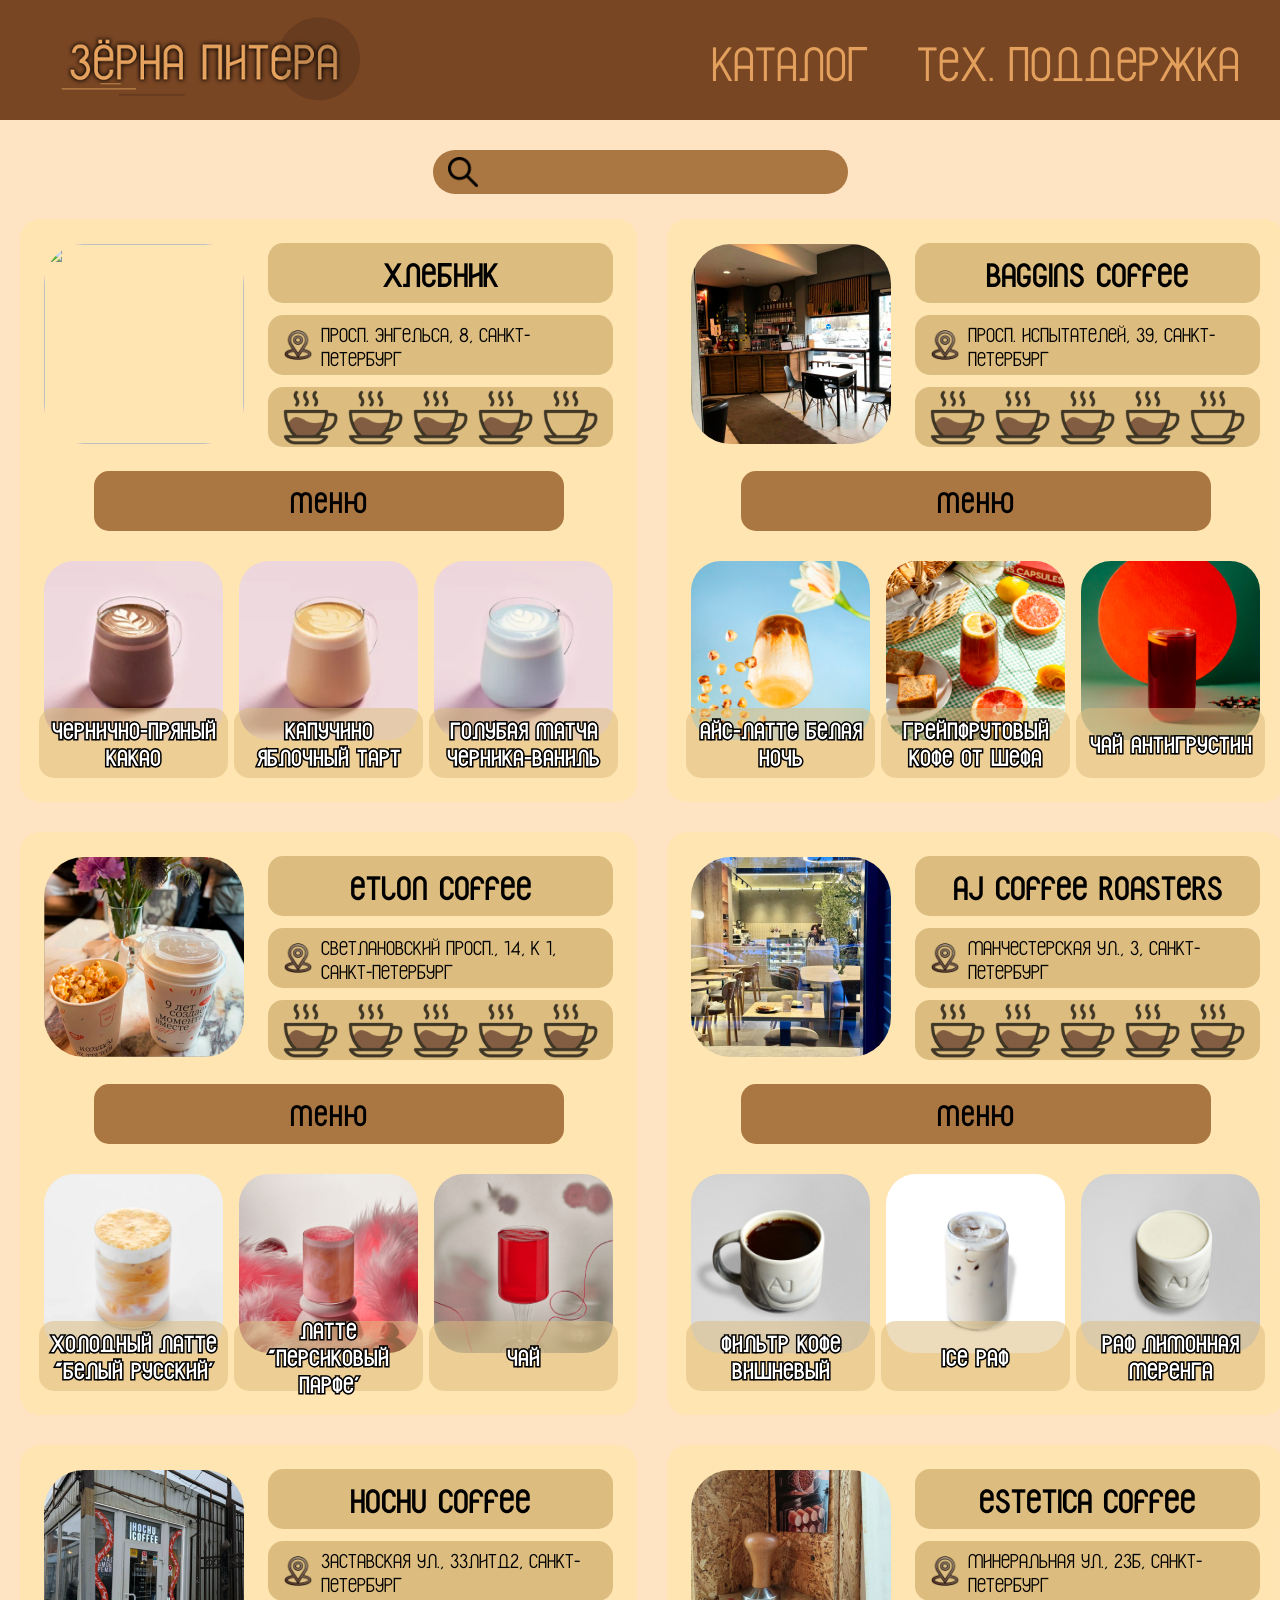
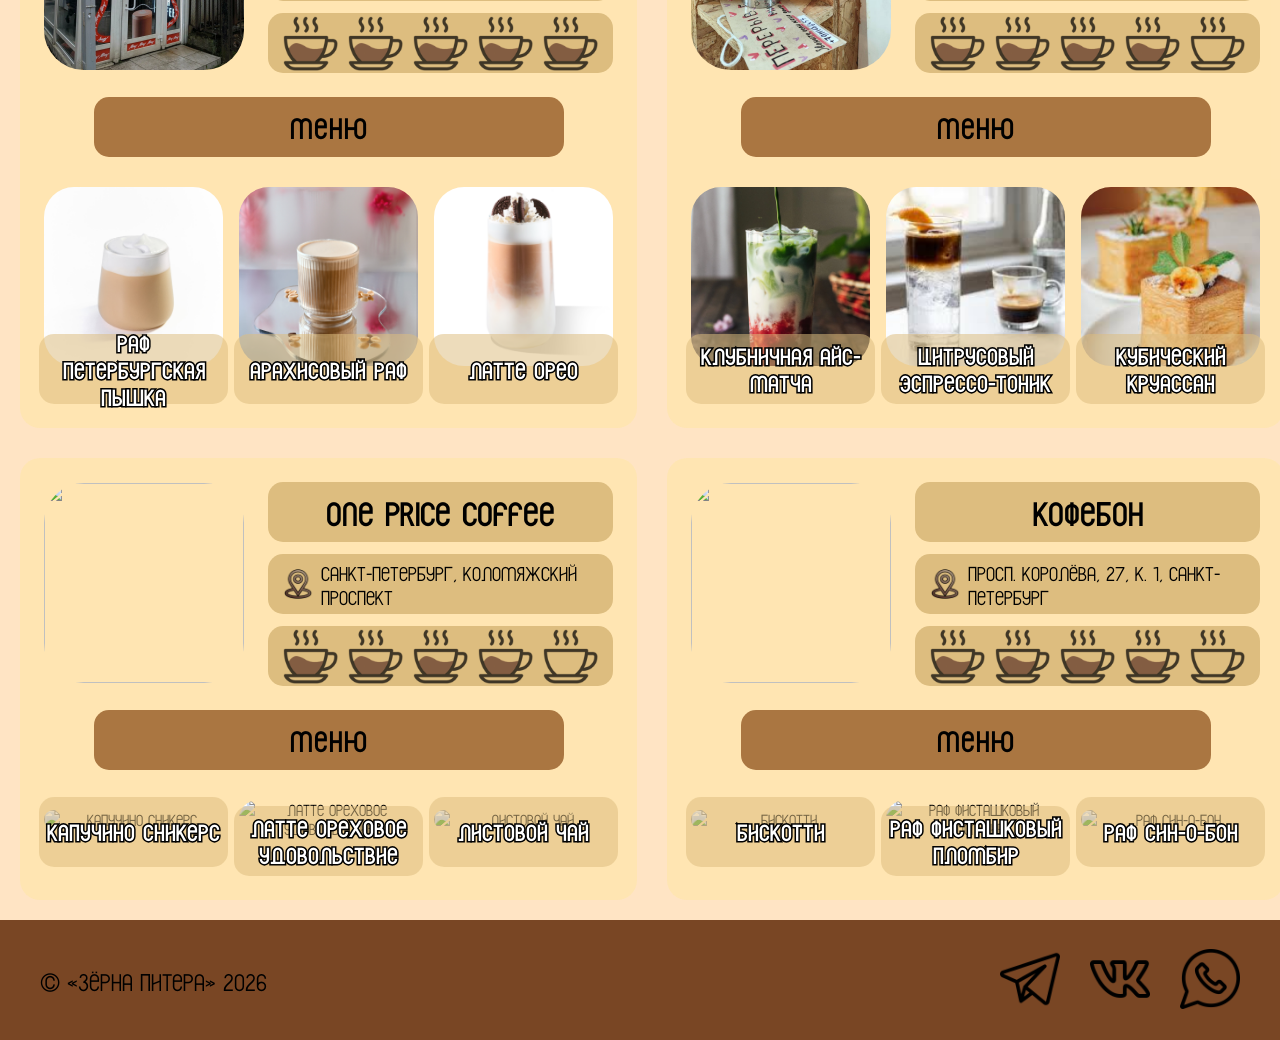
==== index.html @ c7f100b7 "Upload my site" ====
<!DOCTYPE html>
<html lang="ru">
	<head>
		<meta charset="UTF-8">
		<meta name="viewport" content="width=device-width, initial-scale=1.0">
		<title>Зёрна Питера</title>
		<link rel="stylesheet" href="style.css">
		<link rel="icon" type="image/x-icon" href="images/favicon.png">
		<script src="script.js" defer></script>
	</head>
	<body>
		<header>
			<a href="index.html"><img src="images/logo.png" alt="Логотип"></a>

			<button class="menu-toggle" aria-label="Открыть меню">
				<span></span>
				<span></span>
				<span></span>
			</button>
			
			<nav>
				<ul>
					<li id="catalog"><a href="catalog.html">Каталог</a></li>
					<li id="support"><a href="support.html">Тех. Поддержка</a></li>
				</ul>
			</nav>
		</header>
		<div class="content">
			<main>
				<div class="search">
					<img src="images/search.png" width="30px" alt="Иконка поиска">
					<textarea id="areasearch" rows="1" columns="1" maxlength="26"></textarea>
				</div>
			</main>

			<div class="sections">
			
				<section>
					<div class="main">
						<div class="image">
							<img src="images/hlebnik/main.png">
						</div>
						<div class="info">
							<h2><a href="card.html?id=hlebnik">Хлебник</a></h2>
							<div class="address">
								<img src="images/iconLoc.png">
								<a href="https://yandex.ru/maps/-/CPsBMD65" target="_blank">Просп. Энгельса, 8, Санкт-Петербург</a>
							</div>
							<div class="rating" data-rating="4.7">
								
							</div>
						</div>
					</div>
					
					<div class="menu">
						<a href="card.html?id=hlebnik#shop-menu"><h3>Меню</h3></a>
						<div class="menu-grid">
							<article class="menu-item">
								<img src="images/hlebnik/1.png" alt="Чернично-пряный какао">
								<h4>Чернично-пряный какао</h4>
							</article>
							<article class="menu-item">
								<img src="images/hlebnik/2.png" alt="Капучино яблочный тарт">
								<h4>Капучино яблочный тарт</h4>
							</article>
							<article class="menu-item">
								<img src="images/hlebnik/3.png" alt="Голубая матча черника-ваниль">
								<h4>Голубая матча черника-ваниль</h4>
							</article>
						</div>
				</section>

				<section>
					<div class="main">
						<div class="image">
							<img src="images/baggins/main.png">
						</div>
						<div class="info">
							<h2><a href="card.html?id=baggins">Baggins Coffee</a></h2>
							<div class="address">
								<img src="images/iconLoc.png">
								<a href="https://yandex.ru/maps/-/CPsBQC0p" target="_blank">просп. Испытателей, 39, Санкт-Петербург</a>
							</div>
							<div class="rating" data-rating="4.7">
								
							</div>
						</div>
					</div>
					
					<div class="menu">
						<a href="card.html?id=baggins#shop-menu"><h3>Меню</h3></a>
						<div class="menu-grid">
							<article class="menu-item">
								<img src="images/baggins/1.png" alt="Айс-латте Белая Ночь">
								<h4>Айс-латте Белая Ночь</h4>
							</article>
							<article class="menu-item">
								<img src="images/baggins/2.png" alt="Грейпфрутовый кофе от шефа">
								<h4>Грейпфрутовый кофе от шефа</h4>
							</article>
							<article class="menu-item">
								<img src="images/baggins/3.png" alt="Чай антигрустин">
								<h4>Чай антигрустин</h4>
							</article>
						</div>
				</section>
				
				<section>
					<div class="main">
						<div class="image">
							<img src="images/etlon/main.png">
						</div>
						<div class="info">
							<h2><a href="card.html?id=etlon">Etlon Coffee</a></h2>
							<div class="address">
								<img src="images/iconLoc.png">
								<a href="https://yandex.ru/maps/-/CPsBQ04x" target="_blank">Светлановский просп., 14, к 1, Санкт-Петербург</a>
							</div>
							<div class="rating" data-rating="5">
								
							</div>
						</div>
					</div>
					
					<div class="menu">
						<a href="card.html?id=etlon#shop-menu"><h3>Меню</h3></a>
						<div class="menu-grid">
							<article class="menu-item">
								<img src="images/etlon/1.png" alt='Холодный латте “Белый русский”'>
								<h4>Холодный латте “Белый русский”</h4>
							</article>
							<article class="menu-item">
								<img src="images/etlon/2.png" alt='Латте “Персиковый парфе”'>
								<h4>Латте “Персиковый парфе”</h4>
							</article>
							<article class="menu-item">
								<img src="images/etlon/3.png" alt="Чай">
								<h4>Чай</h4>
							</article>
						</div>
				</section>

				<section>
					<div class="main">
						<div class="image">
							<img src="images/aj/main.png">
						</div>
						<div class="info">
							<h2><a href="card.html?id=aj">Aj Coffee Roasters</a></h2>
							<div class="address">
								<img src="images/iconLoc.png">
								<a href="https://yandex.ru/maps/-/CPsBQDPk" target="_blank">Манчестерская ул., 3, Санкт-Петербург</a>
							</div>
							<div class="rating" data-rating="5">
								
							</div>
						</div>
					</div>
					
					<div class="menu">
						<a href="card.html?id=aj#shop-menu"><h3>Меню</h3></a>
						<div class="menu-grid">
							<article class="menu-item">
								<img src="images/aj/1.png" alt="Фильтр кофе вишневый">
								<h4>Фильтр кофе вишневый</h4>
							</article>
							<article class="menu-item">
								<img src="images/aj/2.png" alt="ICE раф">
								<h4>ICE раф</h4>
							</article>
							<article class="menu-item">
								<img src="images/aj/3.png" alt="Раф лимонная меренга">
								<h4>Раф лимонная меренга</h4>
							</article>
						</div>
				</section>

				<section>
					<div class="main">
						<div class="image">
							<img src="images/hochu/main.png">
						</div>
						<div class="info">
							<h2><a href="card.html?id=hochu">Hochu Coffee</a></h2>
							<div class="address">
								<img src="images/iconLoc.png">
								<a href="https://yandex.ru/maps/-/CPsBQP60" target="_blank">Заставская ул., 33литД2, Санкт-Петербург</a>
							</div>
							<div class="rating" data-rating="5">
								
							</div>
						</div>
					</div>
					
					<div class="menu">
						<a href="card.html?id=hochu#shop-menu"><h3>Меню</h3></a>
						<div class="menu-grid">
							<article class="menu-item">
								<img src="images/hochu/1.png" alt="Раф Петербургская пышка">
								<h4>Раф Петербургская пышка</h4>
							</article>
							<article class="menu-item">
								<img src="images/hochu/2.png" alt="Арахисовый раф">
								<h4>Арахисовый раф</h4>
							</article>
							<article class="menu-item">
								<img src="images/hochu/3.png" alt="Латте орео">
								<h4>Латте орео</h4>
							</article>
						</div>
				</section>

				<section>
					<div class="main">
						<div class="image">
							<img src="images/estetica/main.png">
						</div>
						<div class="info">
							<h2><a href="card.html?id=estetica">Estetica coffee</a></h2>
							<div class="address">
								<img src="images/iconLoc.png">
								<a href="https://yandex.ru/maps/-/CPsBQXmD" target="_blank">Минеральная ул., 23Б, Санкт-Петербург</a>
							</div>
							<div class="rating" data-rating="4.7">
								
							</div>
						</div>
					</div>
					
					<div class="menu">
						<a href="card.html?id=estetica#shop-menu"><h3>Меню</h3></a>
						<div class="menu-grid">
							<article class="menu-item">
								<img src="images/estetica/1.png" alt="Клубничная Айс-Матча">
								<h4>Клубничная Айс-Матча</h4>
							</article>
							<article class="menu-item">
								<img src="images/estetica/2.png" alt="Цитрусовый Эспрессо-Тоник">
								<h4>Цитрусовый Эспрессо-Тоник</h4>
							</article>
							<article class="menu-item">
								<img src="images/estetica/3.png" alt="Кубический круассан">
								<h4>Кубический круассан</h4>
							</article>
						</div>
				</section>

				<section>
					<div class="main">
						<div class="image">
							<img src="images/oneprice/main.png">
						</div>
						<div class="info">
							<h2><a href="card.html?id=oneprice">One Price Coffee</a></h2>
							<div class="address">
								<img src="images/iconLoc.png">
								<a href="https://yandex.ru/maps/-/CPsBQ-1T" target="_blank">Санкт-Петербург, Коломяжский проспект</a>
							</div>
							<div class="rating" data-rating="4.3">
								
							</div>
						</div>
					</div>
					
					<div class="menu">
						<a href="card.html?id=oneprice#shop-menu"><h3>Меню</h3></a>
						<div class="menu-grid">
							<article class="menu-item">
								<img src="images/oneprice/1.png" alt="Капучино Сникерс ">
								<h4>Капучино Сникерс</h4>
							</article>
							<article class="menu-item">
								<img src="images/oneprice/2.png" alt="Латте ореховое удовольствие">
								<h4>Латте ореховое удовольствие</h4>
							</article>
							<article class="menu-item">
								<img src="images/oneprice/3.png" alt="Листовой чай">
								<h4>Листовой чай</h4>
							</article>
						</div>
				</section>

				<section>
					<div class="main">
						<div class="image">
							<img src="images/coffeebon/main.png">
						</div>
						<div class="info">
							<h2><a href="card.html?id=coffeebon">КофеБон</a></h2>
							<div class="address">
								<img src="images/iconLoc.png">
								<a href="https://yandex.ru/maps/-/CPsBUU7a" target="_blank">просп. Королёва, 27, к. 1, Санкт-Петербург</a>
							</div>
							<div class="rating" data-rating="4.7">
								
							</div>
						</div>
					</div>
					
					<div class="menu">
						<a href="card.html?id=coffeebon#shop-menu"><h3>Меню</h3></a>
						<div class="menu-grid">
							<article class="menu-item">
								<img src="images/coffeebon/1.png" alt="Бискотти">
								<h4>Бискотти</h4>
							</article>
							<article class="menu-item">
								<img src="images/coffeebon/2.png" alt="Раф фисташковый пломбир">
								<h4>Раф фисташковый пломбир</h4>
							</article>
							<article class="menu-item">
								<img src="images/coffeebon/3.png" alt="Раф син-о-бон">
								<h4>Раф син-о-бон</h4>
							</article>
						</div>
				</section>
				
			</div>
		</div>
		<footer>
			<p>© «Зёрна Питера» 2026</p>
			<div class="socials">
				<ul>
					<li><a href="https://t.me/ispolubit"><img src="socials/TG.png" alt="Телеграм"></a></li>
					<li><a href="https://vk.com/spbispo"><img src="socials/VK.png" alt="ВК"></a></li>
					<li><a href="https://wa.me/78122940303"><img src="socials/WS.png" alt="Ватсап"></a></li>
				</ul>
			</div>
		</footer>
	</body>
</html>
---- style.css ----
@font-face {
    font-family: 'FrankRus'; 
    src: url('fonts/FranksRus-Regular_0.otf') format('opentype');
    font-weight: normal;
    font-style: normal;
}

@font-face {
    font-family: 'Monospace'; 
    src: url('fonts/MonospaceRegular.ttf') format('truetype');
    font-weight: normal;
    font-style: normal;
}

* {
	font-family: 'FrankRus';
}

/* ==Стилизация блоков=== */
html, body {
    max-width: 100%;
    overflow-x: hidden;
}

body {
	background-color: bisque;
	display: flex;
	flex-direction: column;
	-webkit-user-select: none;
	-ms-user-select: none;
	user-select: none;
	min-height: 100vh;
	margin: 0;
}

.content {
	flex: 1;
}

header, footer {
	background-color: #794624;
	display: flex;
	align-items: center;
	justify-content: space-between;
	padding: 0 40px;
	height: 120px;
}

/* ===Внутри блоков=== */
/* ==header== */
header img {
	width: 327px;
	height: 89px;
	object-fit: contain;
}

nav ul {
	display: flex;
	gap: 48px;
	list-style: none;
}

nav a {
	text-decoration: none;
	font-size: 48px;
	color: #E3A05D;
	transition: color 0.2s;
}

nav a:hover {
	color: #ffc489;
}

nav a.active {
	-webkit-text-stroke: 5px #432818;
	paint-order: stroke fill;
}

/* ==footer== */
footer p{
	font-size: 24px;
}

footer img {
	width: 60px;
}

footer ul {
	display: flex;
	gap: 30px;
	list-style: none;
}

footer li{
	transition: filter 1s;
}
footer li:hover {
	filter: invert();
}

/* ==Поиск== */
.search {
	margin: 30px auto 5px;
	display: flex;
	align-items: center;
	background-color: #AA7641;
	width: 400px;
	border-radius: 30px;
	padding: 5px 0px 5px 15px;
	justify-content: start;
}

.search textarea{
	font-size: 24px;
	width: 320px;
	height: 30px;
	padding-left: 5px;
	background-color: #AA7641;
	border: none;
	resize: none;
	outline: none;
	box-shadow: none;
}
/* ==Секции== */
.sections section .main {
	display: flex;
	gap: 24px;
	margin-bottom: 24px;
	align-items: center;
}

.sections {
  display: grid;
  grid-template-columns: repeat(2, 1fr);
  gap: 30px; 
  padding: 20px;
  max-width: 1400px;
  margin: 0 auto;
}

.sections section {
	background-color: rgba(255, 230, 167, 0.6);
	width: 100%;
	border-radius: 20px;
	padding: 24px;
	box-sizing: border-box;
}

/* ==Главная картинка== */
.sections section .main .image {
	position: relative;
}

.sections section .main .image img {
	height: 200px;
	width: 200px;
	border-radius: 40px;
	flex-shrink: 0;
}

.sections section .main .info {
	flex: 1;
	display: flex;
	flex-direction: column;
	gap: 12px;
}

.sections section .main .info a, .sections section .menu a{
	color: black;
	text-decoration: none;
}
.sections section .main .info h2, .sections section .main .info .address, .sections section .main .info .rating {
	height: 60px;
	background-color: #DDBD7F;
	border-radius: 15px;
	margin: 0;
	padding: 0 15px;
	box-sizing: border-box;
	display: flex;
	align-items: center;
	justify-content: center;
}

.sections section .main .info h2 {
	font-size: 32px;
	letter-spacing: 1px;
	font-weight: bold;
}

.sections section .main .info .address {
	font-size: 20px;
	gap: 8px;
}

.sections section .main .info .address img {
	width: 30px;
	height: auto;
	flex-shrink: 0;
}

.sections section .main .info .address p {
	margin: 0;
}

/* ==Рейтинг== */
.sections section .main .info .rating {
	display: flex;
	gap: 10px;
}

.sections section .main .info .rating img {
	width: 55px;
	height: auto;
}


/* ==МЕНЮ== */
.sections section .menu {
	display: flex;
	flex-direction: column;
	align-items: center;
}
.sections section .menu h3 {
	display: flex;
	align-items: center;
	justify-content: center;
	font-size: 28px;
	text-decoration: none;
	font-weight: bold;
	background-color: #AA7641;
	letter-spacing: 2px;
	height: 60px;
	width: 470px;
	margin: 0 0 20px 0;
	border-radius: 15px;
}

.sections section .menu .menu-grid {
	display: grid;
	grid-template-columns: repeat(3, 1fr);
	gap: 16px;
}

.sections section .menu .menu-item {
	display: flex;
	flex-direction: column;
	justify-content: center;
	align-items: center;
	text-align: center;
}

.sections section .menu .menu-item img {
	border-radius: 40px;
	padding: 10px;
	margin-bottom: 8px;
	width: 100%;
	height: auto;
	display: block;
}

.sections section .menu .menu-item h4 {
	display: flex;
	justify-content: center;
	align-items: center;
	color: white;
	-webkit-text-stroke: 3px black;
	paint-order: stroke fill;
	padding: 5px;
	letter-spacing: 1px;
	margin: -50px 0 0 0;
	height: 60px;
	width: 100%;
	font-size: 22px;
	background-color: rgba(221, 189, 127, 0.53);
	border-radius: 15px;
}


/* ===Каталог=== */
.catalog {
	display: grid;
	grid-template-columns: repeat(3, 1fr);
	gap: 120px; 
	padding: 20px;
	margin: 0 auto;
	width: 1800px;
}

.catalog section {
	background-color: rgba(255, 230, 167, 0.6);
	width: 100%;
	border-radius: 20px;
	box-sizing: border-box;
}

/* ==Главная картинка== */
.catalog section .image {
	position: relative;
	display: flex;
	justify-content: center;
	align-items: center;
	margin-bottom: 15px;;
}

.catalog section .image img {
	height: 400px;
	width: 400px;
	border-radius: 40px;
	flex-shrink: 0;
}
.catalog section .info {
	flex: 1;
	display: flex;
	flex-direction: column;
	gap: 12px;
	margin: 0 20px 20px;
}

.catalog section .info a {
	color: black;
	text-decoration: none;
}
.catalog section .info h2, .catalog section .info .address {
	height: 60px;
	background-color: #DDBD7F;
	border-radius: 15px;
	margin: 0;
	padding: 0 15px;
	box-sizing: border-box;
	display: flex;
	align-items: center;
	justify-content: center;
}

.catalog section .info h2 {
	font-size: 32px;
	letter-spacing: 1px;
	font-weight: bold;
}

.catalog section .info .address {
	font-size: 20px;
	gap: 8px;
}

.catalog section .info .address img {
	width: 30px;
	height: auto;
	flex-shrink: 0;
}

.catalog section .info .address p {
	margin: 0;
}

/* ===Карточка кофейни=== */
.card-columns {
	display: flex;
	justify-content: space-between;
	align-items: flex-start;
	padding: 1.5625vw 5.4688vw; 
}

.card-content .menu-list {
	display: grid;
	grid-template-columns: repeat(4, 1fr);
	gap: 10%;
	margin: auto 5.4688vw 1.5625vw;
}

.card-content .menu-list .menu-item {
	display: flex;
	flex-direction: column;
	justify-content: center;
	align-items: center;
	text-align: center;
}

.card-content .menu-list .menu-item img {
	border-radius: 1.5625vw;
	padding: 0.3906vw;
	margin-bottom: 0.3125vw;
	width: 100%;
	height: auto;
	display: block;
}

.card-content .menu-list .menu-item p {
	display: flex;
	justify-content: center;
	align-items: center;
	color: white;
	-webkit-text-stroke: 0.1172vw black;
	paint-order: stroke fill;
	padding: 0.1953vw;
	letter-spacing: 0.0391vw;
	margin: -4.6875vw 0 0 0;
	height: 5.4688vw;
	width: 110%;
	font-size: 1.1719vw;
	background-color: rgba(221, 189, 127, 0.8);
	border-radius: 0.7813vw;
}

.left {
	flex-shrink: 0;
}

.right {
	flex-shrink: 0;
}

.right .desc {
	position: relative;
	text-align: center;
	background-color: #FFE6A7;
	border-radius: 1.5625vw;
	width: 41.0156vw;
	height: 31.25vw;
}

.right .desc iframe {
	position: absolute;
	bottom: 0.7813vw;
	left: 50%;
	transform: translateX(-50%);
}

.right #shop-desc {
	font-family: 'Monospace';
	font-weight: bold;
	margin: 0;
	font-size: 1.3225vw;
}

.right #shop-address {
	display: flex;
	justify-content: center;
	align-items: center;
	border-radius: 0.7813vw;
	font-size: 1.7969vw;
	margin-top: 0.7813vw;
	background-color: #DDBD7F;
	height: 6.25vw;
}

.right .desc iframe#map-frame {
	position: absolute;
	bottom: 0.7813vw;
	left: 50%;
	transform: translateX(-50%);
	width: 39.0625vw;  
	height: 19.5313vw; 
}


.left #shop-image {
	width: 31.25vw;
	height: 31.25vw;
	border-radius: 1.5625vw;
	display: block;
}

.left #shop-rating {
	display: flex;
	justify-content: center;
	align-items: center;
	gap: 0.1953vw;
	margin-top: 0.7813vw;
	background-color: #DDBD7F;
	height: 6.25vw;
	border-radius: 0.7813vw;
}

.left #shop-rating img {
	width: 5.8594vw;
	height: auto;
}

/* ===Тех. поддержка=== */
main.support {
	flex: 1;
	display: flex;
	justify-content: center;
	align-items: center;
	padding: 40px 0;
}

main.support form {
	display: grid;
	grid-template-columns: max-content 400px; 
	gap: 20px 15px;
	align-items: center;
	background-color: #f7e6c4;
	padding: 30px;
	border-radius: 15px;
}

main.support label {
	color: #614124;
	font-size: 20px;
}

main.support input, main.support textarea {
	background-color: #b5895a;
	border: none;
	border-radius: 20px;
	padding: 10px 15px;
	color: #ffffff;
	outline: none;
	box-sizing: border-box;
}

main.support input {
	height: 40px;
	letter-spacing: 3px;
	font-size: 20px;
}

main.support .full-width-label {
	grid-column: 1 / span 2;
	text-align: center;
	margin-top: 10px;
}

main.support textarea {
	grid-column: 1 / span 2;
	width: 100%;
	resize: none;
	border-radius: 15px;
	letter-spacing: 3px;
	font-size: 20px;
}

main.support .button-container {
	grid-column: 1 / span 2;
	display: flex;
	justify-content: flex-end;
}

main.support button {
	background-color: #759a82;
	color: #2b4031;
	border: none;
	border-radius: 10px;
	padding: 10px 25px;
	font-weight: bold;
	font-size: 24px;
	cursor: pointer;
	transition: background-color 0.2s;
}

main.support button:hover {
	background-color: #63856f;
}

.menu-toggle {
    display: none;
}




@media (max-width: 768px) {
	.content {
		width: 100%;
		max-width: 100%;
		box-sizing: border-box;
	}

	/* === ПОИСК === */
	.search {
		width: 90% !important;
		max-width: 360px;
		margin: 20px auto 15px;
		box-sizing: border-box;
	}

	.search textarea {
		width: 80% !important;
		font-size: 18px;
		height: auto;
	}

	.sections {
		display: grid;
		grid-template-columns: 1fr !important;
		width: 100% !important;
		max-width: 100% !important;
		padding: 15px !important;
		margin: 0 auto !important;
		box-sizing: border-box !important;
		gap: 20px;
	}

	/* === КАРТОЧКА === */
	.sections section {
		width: 100% !important;
		max-width: 100% !important;
		padding: 15px !important;
		box-sizing: border-box !important;
	}

	.sections section .main {
		display: flex !important;
		align-items: center;
		gap: 16px;
		margin-bottom: 20px;
		width: 100%;
		box-sizing: border-box;
	}

	.sections section .main .image img {
		width: 110px;
		height: 110px;
		border-radius: 25px;
		object-fit: cover;
		flex-shrink: 0;
	}

	.sections section .main .info {
		flex: 1;
		min-width: 0;
		display: flex;
		flex-direction: column;
		gap: 10px;
	}

	.sections section .main .info h2, .sections section .main .info .address, .sections section .main .info .rating {
		min-height: 45px;
		height: auto !important;
		border-radius: 12px;
		padding: 6px 10px;
		box-sizing: border-box;
		width: 100%;
	}

	.sections section .main .info h2 {
		font-size: 20px;
		font-weight: bold;
	}

	.sections section .main .info .address {
		font-size: 13px;
		line-height: 1.2;
		word-break: break-word;
	}

	.sections section .main .info .rating {
		display: flex;
		flex-wrap: wrap;
		gap: 4px;
		align-items: center;
		justify-content: center;
	}

	.sections section .main .info .rating img {
		width: 24px;
		height: auto;
	}

	.sections section .menu a {
		display: block;
		width: 100%;
		max-width: 380px;
		margin: 0 auto;
	}

	.sections section .menu h3 {
		width: 100% !important;
		max-width: 100% !important;
		font-size: 22px;
		height: 50px;
		margin-bottom: 15px;
		box-sizing: border-box;
	}

	.sections section .menu .menu-grid {
		display: grid;
		grid-template-columns: repeat(3, 1fr);
		gap: 10px;
		width: 100%;
		box-sizing: border-box;
	}

	.sections section .menu .menu-item {
		width: 100%;
		position: relative;
		display: flex;
		flex-direction: column;
		align-items: center;
	}

	.sections section .menu .menu-item img {
		width: 100%;
		height: auto;
		aspect-ratio: 1 / 1;
		object-fit: cover;
		border-radius: 20px;
		padding: 0;
		margin-bottom: 0;
	}

	.sections section .menu .menu-item h4 {
		position: absolute;
		bottom: 5px;
		left: 5%;
		width: 90%;
		margin: 0;
		height: auto;
		min-height: 35px;
		font-size: 10px;
		line-height: 1.1;
		-webkit-text-stroke: 1px black;
		border-radius: 15px;
		padding: 4px;
		box-sizing: border-box;
		display: flex;
		align-items: center;
		justify-content: center;
	}

	/* ===HEADER=== */
	header {
		display: flex;
		flex-wrap: wrap;
		align-items: center;
		justify-content: space-between;
		padding: 10px 20px;
		position: relative;
		height: auto;
		min-height: 80px;
		width: 100% !important;
		box-sizing: border-box;
		background-color: #794624;
	}

	header > a {
		display: inline-block;      
		max-width: 60%;
	}

	header img {
		display: block;
		width: 100%;
		height: auto;
		max-height: 50px;
	}

	/* МОБИЛЬНАЯ НАВИГАЦИЯ */
	header nav {
		position: static; /* Меню находится в общем потоке и раздвигает шапку вниз */
		width: 100%;
		background-color: #794624;
		max-height: 0;
		overflow: hidden;
		transition: max-height 0.4s ease-in-out;
	}

	header nav.open {
		max-height: 500px;
	}

	header nav ul {
		display: flex;
		flex-direction: column;
		align-items: center;
		padding: 20px 0;
		margin: 0;
		gap: 20px;
	}

	nav a {
		font-size: 24px;
	}

	/* НАВИГАЦИЯ */
	.menu-toggle {
		display: flex;
		flex-direction: column;
		justify-content: space-between;
		width: 35px;
		height: 26px;
		background: transparent;
		border: none;
		cursor: pointer;
		padding: 0;
		z-index: 10;
		flex-shrink: 0;
	}

	.menu-toggle span {
		display: block;
		width: 100%;
		height: 4px;
		background-color: #000000;
		border-radius: 3px;
		transition: transform 0.3s, opacity 0.3s;
	}

	.menu-toggle.open span:nth-child(1) {
		transform: translateY(11px) rotate(45deg);
	}

	.menu-toggle.open span:nth-child(2) {
		opacity: 0;
	}

	.menu-toggle.open span:nth-child(3) {
		transform: translateY(-11px) rotate(-45deg);
	}

	/* ===FOOTER=== */
	footer {
		display: flex;
		flex-direction: column;
		height: auto;
		padding: 20px 15px;
		gap: 15px;
		width: 100% !important;
		box-sizing: border-box;
	}

	footer p {
		order: 1;
		margin: 0;
		font-size: 16px;
		text-align: center;
	}

	footer .socials {
		order: 2;
		width: 100%;
	}

	footer ul {
		display: flex;
		justify-content: space-around;
		padding: 0;
		margin: 0;
	}

	/* ===ТЕХ. ПОДДЕРЖКА === */
	main.support form {
		grid-template-columns: 1fr;
		width: 90%;
		max-width: 360px;
		padding: 15px;
		background-color: transparent;
		box-sizing: border-box;
	}

	main.support label {
		font-size: 16px;
	}

	main.support button {
		border-radius: 18px;
		padding: 12px 30px;
	}

	/* ===КАТАЛОГ === */
	.catalog {
		display: flex;
		flex-direction: column;
		align-items: center;
		gap: 30px;
		padding: 20px;
		width: 100% !important;
		max-width: 100%;
		box-sizing: border-box;
	}

	.catalog section {
		background-color: rgba(255, 230, 167, 0.6);
		border-radius: 25px;
		width: 100%;
		max-width: 340px;
		padding: 20px 15px;
		box-sizing: border-box;
		display: flex;
		flex-direction: column;
		align-items: center;
	}

	.catalog section .image {
		width: 100%;
		display: flex;
		justify-content: center;
		margin-bottom: 20px;
	}

	.catalog section .image a {
		display: block;
		width: 80%;
	}

	.catalog section .image img {
		width: 100%;
		height: 200px;
		object-fit: cover;
		border-radius: 40px;
	}

	.catalog section .info {
		width: 100%;
		display: flex;
		flex-direction: column;
		align-items: center;
		gap: 12px;
		margin: 0;
	}

	.catalog section .info .address img {
		display: none;
	}

	.catalog section .info h2, .catalog section .info .address {
		height: 38px;
		background-color: #DDBD7F;
		border-radius: 15px;
		width: 80%;
		padding: 0 10px;
		margin: 0;
		box-sizing: border-box;
		display: flex;
		align-items: center;
		justify-content: center;
	}

	.catalog section .info h2 {
		font-size: 18px;
		letter-spacing: 1px;
	}

	.catalog section .info h2 a {
		width: 100%;
		text-align: center;
		display: block;
	}

	.catalog section .info .address {
		font-size: 11px;
	}

	.catalog section .info .address a {
		width: 100%;
		text-align: center;
		display: -webkit-box;
		-webkit-line-clamp: 1;
		-webkit-box-orient: vertical;
		overflow: hidden;
	}

	/* ===КАРТОЧКА КОФЕЙНИ=== */
	.card-columns {
		flex-direction: column;
		align-items: center;
		padding: 20px 15px 10px;
		width: 100%;
		box-sizing: border-box;
	}

	.left {
		width: 100%;
		max-width: 340px;
		display: flex;
		flex-direction: column;
	}

	.left #shop-image {
		width: 100%;
		height: 240px;
		object-fit: cover;
		border-radius: 50px;
	}

	.left #shop-rating {
		display: flex;
		justify-content: center;
		align-items: center;
		gap: 6px;
		margin-top: 12px;
		background-color: #ddbd7f !important;
		border-radius: 20px;
		height: 38px;
		width: 190px;
		align-self: flex-end;
		box-sizing: border-box;
		padding: 0 10px;
	}

	.left #shop-rating img {
		width: 30px;
		height: auto;
	}

	.right .desc {
		display: none;
	}

	.right {
		width: 100%;
		max-width: 100%;
		display: flex;
		justify-content: center;
	}

	.right #shop-address {
		display: flex;
		align-items: center;
		justify-content: center;
		background-color: #ddbd7f !important;
		border-radius: 20px;
		font-size: 13px;
		text-align: center;
		padding: 10px 15px;
		margin: 15px 0 25px 0;
		height: auto;
		min-height: 42px;
		width: 80%;
		box-sizing: border-box;
	}

	.card-content .menu-list {
		grid-template-columns: repeat(2, 1fr);
		gap: 25px 15px;
		margin: 0 auto 40px;
		padding: 0 20px;
		width: 100%;
		max-width: 360px;
		box-sizing: border-box;
	}

	.card-content .menu-list .menu-item {
		width: 100%;
		position: relative;
		display: flex;
		flex-direction: column;
	}

	.card-content .menu-list .menu-item img {
		width: 100%;
		height: auto;
		aspect-ratio: 1 / 1;
		object-fit: cover;
		border-radius: 40px;
		padding: 0;
		margin-bottom: 0;
	}

	.card-content .menu-list .menu-item p {
		position: static;
		margin: 0 0 8px 0;
		order: -1;
		width: 100%;
		height: auto;
		background-color: transparent;
		color: #000000;
		-webkit-text-stroke: none;
		font-size: 12px;
		font-weight: bold;
		text-align: center;
		line-height: 1.2;
	}
}
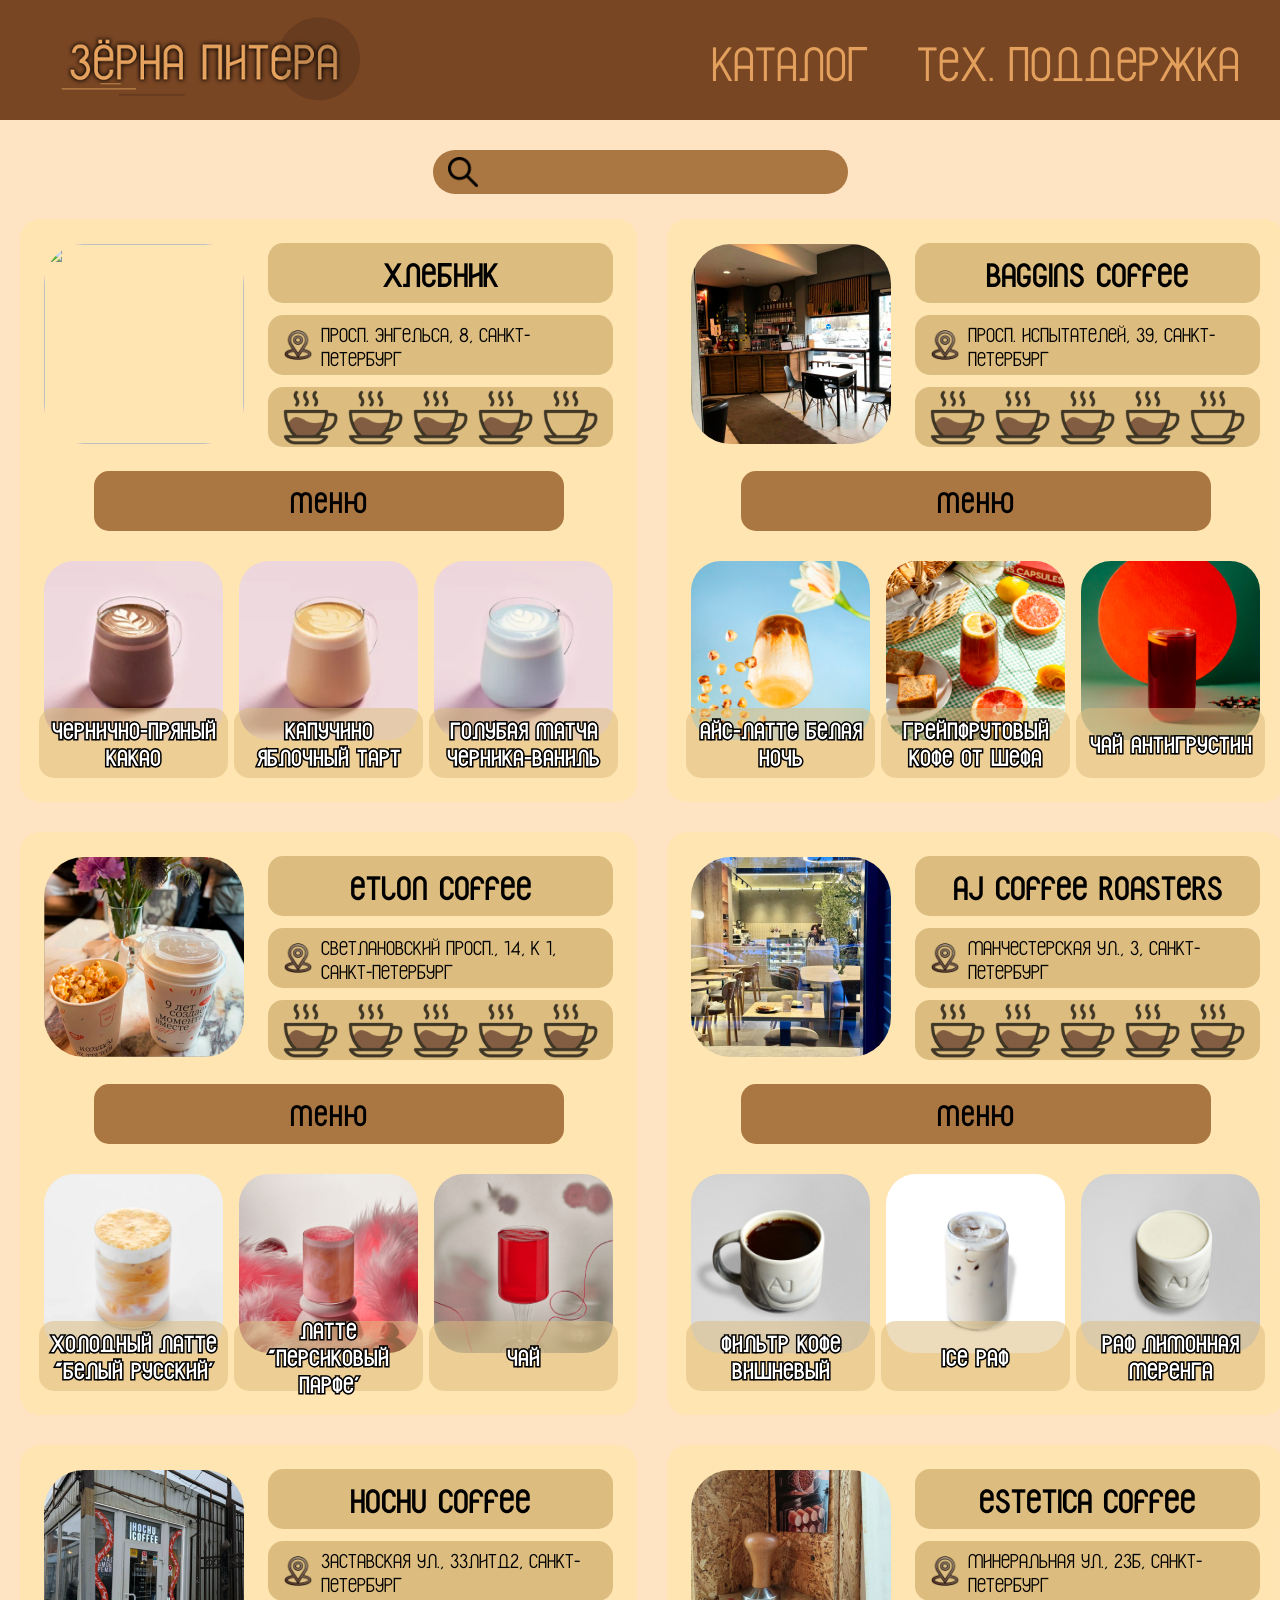
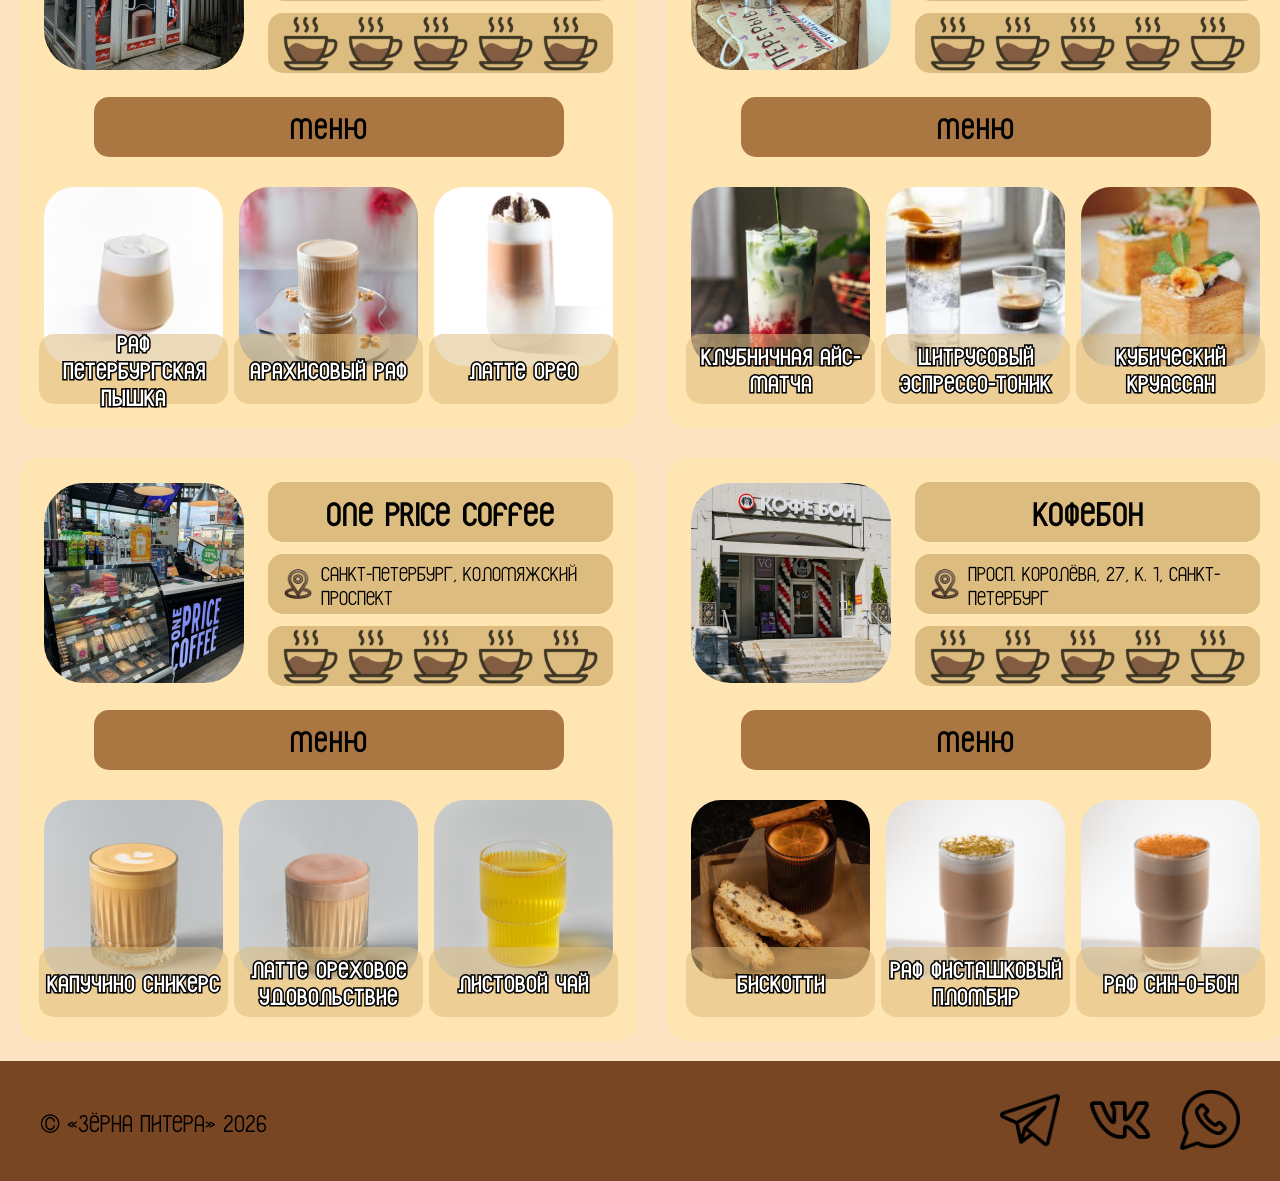
==== commit f5d79d3e: "new version" ====
--- a/index.html
+++ b/index.html
@@ -1,331 +1,331 @@
-<!DOCTYPE html>
-<html lang="ru">
-	<head>
-		<meta charset="UTF-8">
-		<meta name="viewport" content="width=device-width, initial-scale=1.0">
-		<title>Зёрна Питера</title>
-		<link rel="stylesheet" href="style.css">
-		<link rel="icon" type="image/x-icon" href="images/favicon.png">
-		<script src="script.js" defer></script>
-	</head>
-	<body>
-		<header>
-			<a href="index.html"><img src="images/logo.png" alt="Логотип"></a>
-
-			<button class="menu-toggle" aria-label="Открыть меню">
-				<span></span>
-				<span></span>
-				<span></span>
-			</button>
-			
-			<nav>
-				<ul>
-					<li id="catalog"><a href="catalog.html">Каталог</a></li>
-					<li id="support"><a href="support.html">Тех. Поддержка</a></li>
-				</ul>
-			</nav>
-		</header>
-		<div class="content">
-			<main>
-				<div class="search">
-					<img src="images/search.png" width="30px" alt="Иконка поиска">
-					<textarea id="areasearch" rows="1" columns="1" maxlength="26"></textarea>
-				</div>
-			</main>
-
-			<div class="sections">
-			
-				<section>
-					<div class="main">
-						<div class="image">
-							<img src="images/hlebnik/main.png">
-						</div>
-						<div class="info">
-							<h2><a href="card.html?id=hlebnik">Хлебник</a></h2>
-							<div class="address">
-								<img src="images/iconLoc.png">
-								<a href="https://yandex.ru/maps/-/CPsBMD65" target="_blank">Просп. Энгельса, 8, Санкт-Петербург</a>
-							</div>
-							<div class="rating" data-rating="4.7">
-								
-							</div>
-						</div>
-					</div>
-					
-					<div class="menu">
-						<a href="card.html?id=hlebnik#shop-menu"><h3>Меню</h3></a>
-						<div class="menu-grid">
-							<article class="menu-item">
-								<img src="images/hlebnik/1.png" alt="Чернично-пряный какао">
-								<h4>Чернично-пряный какао</h4>
-							</article>
-							<article class="menu-item">
-								<img src="images/hlebnik/2.png" alt="Капучино яблочный тарт">
-								<h4>Капучино яблочный тарт</h4>
-							</article>
-							<article class="menu-item">
-								<img src="images/hlebnik/3.png" alt="Голубая матча черника-ваниль">
-								<h4>Голубая матча черника-ваниль</h4>
-							</article>
-						</div>
-				</section>
-
-				<section>
-					<div class="main">
-						<div class="image">
-							<img src="images/baggins/main.png">
-						</div>
-						<div class="info">
-							<h2><a href="card.html?id=baggins">Baggins Coffee</a></h2>
-							<div class="address">
-								<img src="images/iconLoc.png">
-								<a href="https://yandex.ru/maps/-/CPsBQC0p" target="_blank">просп. Испытателей, 39, Санкт-Петербург</a>
-							</div>
-							<div class="rating" data-rating="4.7">
-								
-							</div>
-						</div>
-					</div>
-					
-					<div class="menu">
-						<a href="card.html?id=baggins#shop-menu"><h3>Меню</h3></a>
-						<div class="menu-grid">
-							<article class="menu-item">
-								<img src="images/baggins/1.png" alt="Айс-латте Белая Ночь">
-								<h4>Айс-латте Белая Ночь</h4>
-							</article>
-							<article class="menu-item">
-								<img src="images/baggins/2.png" alt="Грейпфрутовый кофе от шефа">
-								<h4>Грейпфрутовый кофе от шефа</h4>
-							</article>
-							<article class="menu-item">
-								<img src="images/baggins/3.png" alt="Чай антигрустин">
-								<h4>Чай антигрустин</h4>
-							</article>
-						</div>
-				</section>
-				
-				<section>
-					<div class="main">
-						<div class="image">
-							<img src="images/etlon/main.png">
-						</div>
-						<div class="info">
-							<h2><a href="card.html?id=etlon">Etlon Coffee</a></h2>
-							<div class="address">
-								<img src="images/iconLoc.png">
-								<a href="https://yandex.ru/maps/-/CPsBQ04x" target="_blank">Светлановский просп., 14, к 1, Санкт-Петербург</a>
-							</div>
-							<div class="rating" data-rating="5">
-								
-							</div>
-						</div>
-					</div>
-					
-					<div class="menu">
-						<a href="card.html?id=etlon#shop-menu"><h3>Меню</h3></a>
-						<div class="menu-grid">
-							<article class="menu-item">
-								<img src="images/etlon/1.png" alt='Холодный латте “Белый русский”'>
-								<h4>Холодный латте “Белый русский”</h4>
-							</article>
-							<article class="menu-item">
-								<img src="images/etlon/2.png" alt='Латте “Персиковый парфе”'>
-								<h4>Латте “Персиковый парфе”</h4>
-							</article>
-							<article class="menu-item">
-								<img src="images/etlon/3.png" alt="Чай">
-								<h4>Чай</h4>
-							</article>
-						</div>
-				</section>
-
-				<section>
-					<div class="main">
-						<div class="image">
-							<img src="images/aj/main.png">
-						</div>
-						<div class="info">
-							<h2><a href="card.html?id=aj">Aj Coffee Roasters</a></h2>
-							<div class="address">
-								<img src="images/iconLoc.png">
-								<a href="https://yandex.ru/maps/-/CPsBQDPk" target="_blank">Манчестерская ул., 3, Санкт-Петербург</a>
-							</div>
-							<div class="rating" data-rating="5">
-								
-							</div>
-						</div>
-					</div>
-					
-					<div class="menu">
-						<a href="card.html?id=aj#shop-menu"><h3>Меню</h3></a>
-						<div class="menu-grid">
-							<article class="menu-item">
-								<img src="images/aj/1.png" alt="Фильтр кофе вишневый">
-								<h4>Фильтр кофе вишневый</h4>
-							</article>
-							<article class="menu-item">
-								<img src="images/aj/2.png" alt="ICE раф">
-								<h4>ICE раф</h4>
-							</article>
-							<article class="menu-item">
-								<img src="images/aj/3.png" alt="Раф лимонная меренга">
-								<h4>Раф лимонная меренга</h4>
-							</article>
-						</div>
-				</section>
-
-				<section>
-					<div class="main">
-						<div class="image">
-							<img src="images/hochu/main.png">
-						</div>
-						<div class="info">
-							<h2><a href="card.html?id=hochu">Hochu Coffee</a></h2>
-							<div class="address">
-								<img src="images/iconLoc.png">
-								<a href="https://yandex.ru/maps/-/CPsBQP60" target="_blank">Заставская ул., 33литД2, Санкт-Петербург</a>
-							</div>
-							<div class="rating" data-rating="5">
-								
-							</div>
-						</div>
-					</div>
-					
-					<div class="menu">
-						<a href="card.html?id=hochu#shop-menu"><h3>Меню</h3></a>
-						<div class="menu-grid">
-							<article class="menu-item">
-								<img src="images/hochu/1.png" alt="Раф Петербургская пышка">
-								<h4>Раф Петербургская пышка</h4>
-							</article>
-							<article class="menu-item">
-								<img src="images/hochu/2.png" alt="Арахисовый раф">
-								<h4>Арахисовый раф</h4>
-							</article>
-							<article class="menu-item">
-								<img src="images/hochu/3.png" alt="Латте орео">
-								<h4>Латте орео</h4>
-							</article>
-						</div>
-				</section>
-
-				<section>
-					<div class="main">
-						<div class="image">
-							<img src="images/estetica/main.png">
-						</div>
-						<div class="info">
-							<h2><a href="card.html?id=estetica">Estetica coffee</a></h2>
-							<div class="address">
-								<img src="images/iconLoc.png">
-								<a href="https://yandex.ru/maps/-/CPsBQXmD" target="_blank">Минеральная ул., 23Б, Санкт-Петербург</a>
-							</div>
-							<div class="rating" data-rating="4.7">
-								
-							</div>
-						</div>
-					</div>
-					
-					<div class="menu">
-						<a href="card.html?id=estetica#shop-menu"><h3>Меню</h3></a>
-						<div class="menu-grid">
-							<article class="menu-item">
-								<img src="images/estetica/1.png" alt="Клубничная Айс-Матча">
-								<h4>Клубничная Айс-Матча</h4>
-							</article>
-							<article class="menu-item">
-								<img src="images/estetica/2.png" alt="Цитрусовый Эспрессо-Тоник">
-								<h4>Цитрусовый Эспрессо-Тоник</h4>
-							</article>
-							<article class="menu-item">
-								<img src="images/estetica/3.png" alt="Кубический круассан">
-								<h4>Кубический круассан</h4>
-							</article>
-						</div>
-				</section>
-
-				<section>
-					<div class="main">
-						<div class="image">
-							<img src="images/oneprice/main.png">
-						</div>
-						<div class="info">
-							<h2><a href="card.html?id=oneprice">One Price Coffee</a></h2>
-							<div class="address">
-								<img src="images/iconLoc.png">
-								<a href="https://yandex.ru/maps/-/CPsBQ-1T" target="_blank">Санкт-Петербург, Коломяжский проспект</a>
-							</div>
-							<div class="rating" data-rating="4.3">
-								
-							</div>
-						</div>
-					</div>
-					
-					<div class="menu">
-						<a href="card.html?id=oneprice#shop-menu"><h3>Меню</h3></a>
-						<div class="menu-grid">
-							<article class="menu-item">
-								<img src="images/oneprice/1.png" alt="Капучино Сникерс ">
-								<h4>Капучино Сникерс</h4>
-							</article>
-							<article class="menu-item">
-								<img src="images/oneprice/2.png" alt="Латте ореховое удовольствие">
-								<h4>Латте ореховое удовольствие</h4>
-							</article>
-							<article class="menu-item">
-								<img src="images/oneprice/3.png" alt="Листовой чай">
-								<h4>Листовой чай</h4>
-							</article>
-						</div>
-				</section>
-
-				<section>
-					<div class="main">
-						<div class="image">
-							<img src="images/coffeebon/main.png">
-						</div>
-						<div class="info">
-							<h2><a href="card.html?id=coffeebon">КофеБон</a></h2>
-							<div class="address">
-								<img src="images/iconLoc.png">
-								<a href="https://yandex.ru/maps/-/CPsBUU7a" target="_blank">просп. Королёва, 27, к. 1, Санкт-Петербург</a>
-							</div>
-							<div class="rating" data-rating="4.7">
-								
-							</div>
-						</div>
-					</div>
-					
-					<div class="menu">
-						<a href="card.html?id=coffeebon#shop-menu"><h3>Меню</h3></a>
-						<div class="menu-grid">
-							<article class="menu-item">
-								<img src="images/coffeebon/1.png" alt="Бискотти">
-								<h4>Бискотти</h4>
-							</article>
-							<article class="menu-item">
-								<img src="images/coffeebon/2.png" alt="Раф фисташковый пломбир">
-								<h4>Раф фисташковый пломбир</h4>
-							</article>
-							<article class="menu-item">
-								<img src="images/coffeebon/3.png" alt="Раф син-о-бон">
-								<h4>Раф син-о-бон</h4>
-							</article>
-						</div>
-				</section>
-				
-			</div>
-		</div>
-		<footer>
-			<p>© «Зёрна Питера» 2026</p>
-			<div class="socials">
-				<ul>
-					<li><a href="https://t.me/ispolubit"><img src="socials/TG.png" alt="Телеграм"></a></li>
-					<li><a href="https://vk.com/spbispo"><img src="socials/VK.png" alt="ВК"></a></li>
-					<li><a href="https://wa.me/78122940303"><img src="socials/WS.png" alt="Ватсап"></a></li>
-				</ul>
-			</div>
-		</footer>
-	</body>
-</html>
+<!DOCTYPE html>
+<html lang="ru">
+	<head>
+		<meta charset="UTF-8">
+		<meta name="viewport" content="width=device-width, initial-scale=1.0">
+		<title>Зёрна Питера</title>
+		<link rel="stylesheet" href="style.css">
+		<link rel="icon" type="image/x-icon" href="images/favicon.png">
+		<script src="script.js" defer></script>
+	</head>
+	<body>
+		<header>
+			<a href="index.html"><img src="images/logo.png" alt="Логотип"></a>
+
+			<button class="menu-toggle" aria-label="Открыть меню">
+				<span></span>
+				<span></span>
+				<span></span>
+			</button>
+			
+			<nav>
+				<ul>
+					<li id="catalog"><a href="catalog.html">Каталог</a></li>
+					<li id="support"><a href="support.html">Тех. Поддержка</a></li>
+				</ul>
+			</nav>
+		</header>
+		<div class="content">
+			<main>
+				<div class="search">
+					<img src="images/search.png" width="30px" alt="Иконка поиска">
+					<textarea id="areasearch" rows="1" columns="1" maxlength="26"></textarea>
+				</div>
+			</main>
+
+			<div class="sections">
+			
+				<section>
+					<div class="main">
+						<div class="image">
+							<img src="images/hlebnik/main.png">
+						</div>
+						<div class="info">
+							<h2><a href="card.html?id=hlebnik">Хлебник</a></h2>
+							<div class="address">
+								<img src="images/iconLoc.png">
+								<a href="https://yandex.ru/maps/-/CPsBMD65" target="_blank">Просп. Энгельса, 8, Санкт-Петербург</a>
+							</div>
+							<div class="rating" data-rating="4.7">
+								
+							</div>
+						</div>
+					</div>
+					
+					<div class="menu">
+						<a href="card.html?id=hlebnik#shop-menu"><h3>Меню</h3></a>
+						<div class="menu-grid">
+							<article class="menu-item">
+								<img src="images/hlebnik/1.png" alt="Чернично-пряный какао">
+								<h4>Чернично-пряный какао</h4>
+							</article>
+							<article class="menu-item">
+								<img src="images/hlebnik/2.png" alt="Капучино яблочный тарт">
+								<h4>Капучино яблочный тарт</h4>
+							</article>
+							<article class="menu-item">
+								<img src="images/hlebnik/3.png" alt="Голубая матча черника-ваниль">
+								<h4>Голубая матча черника-ваниль</h4>
+							</article>
+						</div>
+				</section>
+
+				<section>
+					<div class="main">
+						<div class="image">
+							<img src="images/baggins/main.png">
+						</div>
+						<div class="info">
+							<h2><a href="card.html?id=baggins">Baggins Coffee</a></h2>
+							<div class="address">
+								<img src="images/iconLoc.png">
+								<a href="https://yandex.ru/maps/-/CPsBQC0p" target="_blank">просп. Испытателей, 39, Санкт-Петербург</a>
+							</div>
+							<div class="rating" data-rating="4.7">
+								
+							</div>
+						</div>
+					</div>
+					
+					<div class="menu">
+						<a href="card.html?id=baggins#shop-menu"><h3>Меню</h3></a>
+						<div class="menu-grid">
+							<article class="menu-item">
+								<img src="images/baggins/1.png" alt="Айс-латте Белая Ночь">
+								<h4>Айс-латте Белая Ночь</h4>
+							</article>
+							<article class="menu-item">
+								<img src="images/baggins/2.png" alt="Грейпфрутовый кофе от шефа">
+								<h4>Грейпфрутовый кофе от шефа</h4>
+							</article>
+							<article class="menu-item">
+								<img src="images/baggins/3.png" alt="Чай антигрустин">
+								<h4>Чай антигрустин</h4>
+							</article>
+						</div>
+				</section>
+				
+				<section>
+					<div class="main">
+						<div class="image">
+							<img src="images/etlon/main.png">
+						</div>
+						<div class="info">
+							<h2><a href="card.html?id=etlon">Etlon Coffee</a></h2>
+							<div class="address">
+								<img src="images/iconLoc.png">
+								<a href="https://yandex.ru/maps/-/CPsBQ04x" target="_blank">Светлановский просп., 14, к 1, Санкт-Петербург</a>
+							</div>
+							<div class="rating" data-rating="5">
+								
+							</div>
+						</div>
+					</div>
+					
+					<div class="menu">
+						<a href="card.html?id=etlon#shop-menu"><h3>Меню</h3></a>
+						<div class="menu-grid">
+							<article class="menu-item">
+								<img src="images/etlon/1.png" alt='Холодный латте “Белый русский”'>
+								<h4>Холодный латте “Белый русский”</h4>
+							</article>
+							<article class="menu-item">
+								<img src="images/etlon/2.png" alt='Латте “Персиковый парфе”'>
+								<h4>Латте “Персиковый парфе”</h4>
+							</article>
+							<article class="menu-item">
+								<img src="images/etlon/3.png" alt="Чай">
+								<h4>Чай</h4>
+							</article>
+						</div>
+				</section>
+
+				<section>
+					<div class="main">
+						<div class="image">
+							<img src="images/aj/main.png">
+						</div>
+						<div class="info">
+							<h2><a href="card.html?id=aj">Aj Coffee Roasters</a></h2>
+							<div class="address">
+								<img src="images/iconLoc.png">
+								<a href="https://yandex.ru/maps/-/CPsBQDPk" target="_blank">Манчестерская ул., 3, Санкт-Петербург</a>
+							</div>
+							<div class="rating" data-rating="5">
+								
+							</div>
+						</div>
+					</div>
+					
+					<div class="menu">
+						<a href="card.html?id=aj#shop-menu"><h3>Меню</h3></a>
+						<div class="menu-grid">
+							<article class="menu-item">
+								<img src="images/aj/1.png" alt="Фильтр кофе вишневый">
+								<h4>Фильтр кофе вишневый</h4>
+							</article>
+							<article class="menu-item">
+								<img src="images/aj/2.png" alt="ICE раф">
+								<h4>ICE раф</h4>
+							</article>
+							<article class="menu-item">
+								<img src="images/aj/3.png" alt="Раф лимонная меренга">
+								<h4>Раф лимонная меренга</h4>
+							</article>
+						</div>
+				</section>
+
+				<section>
+					<div class="main">
+						<div class="image">
+							<img src="images/hochu/main.png">
+						</div>
+						<div class="info">
+							<h2><a href="card.html?id=hochu">Hochu Coffee</a></h2>
+							<div class="address">
+								<img src="images/iconLoc.png">
+								<a href="https://yandex.ru/maps/-/CPsBQP60" target="_blank">Заставская ул., 33литД2, Санкт-Петербург</a>
+							</div>
+							<div class="rating" data-rating="5">
+								
+							</div>
+						</div>
+					</div>
+					
+					<div class="menu">
+						<a href="card.html?id=hochu#shop-menu"><h3>Меню</h3></a>
+						<div class="menu-grid">
+							<article class="menu-item">
+								<img src="images/hochu/1.png" alt="Раф Петербургская пышка">
+								<h4>Раф Петербургская пышка</h4>
+							</article>
+							<article class="menu-item">
+								<img src="images/hochu/2.png" alt="Арахисовый раф">
+								<h4>Арахисовый раф</h4>
+							</article>
+							<article class="menu-item">
+								<img src="images/hochu/3.png" alt="Латте орео">
+								<h4>Латте орео</h4>
+							</article>
+						</div>
+				</section>
+
+				<section>
+					<div class="main">
+						<div class="image">
+							<img src="images/estetica/main.png">
+						</div>
+						<div class="info">
+							<h2><a href="card.html?id=estetica">Estetica coffee</a></h2>
+							<div class="address">
+								<img src="images/iconLoc.png">
+								<a href="https://yandex.ru/maps/-/CPsBQXmD" target="_blank">Минеральная ул., 23Б, Санкт-Петербург</a>
+							</div>
+							<div class="rating" data-rating="4.7">
+								
+							</div>
+						</div>
+					</div>
+					
+					<div class="menu">
+						<a href="card.html?id=estetica#shop-menu"><h3>Меню</h3></a>
+						<div class="menu-grid">
+							<article class="menu-item">
+								<img src="images/estetica/1.png" alt="Клубничная Айс-Матча">
+								<h4>Клубничная Айс-Матча</h4>
+							</article>
+							<article class="menu-item">
+								<img src="images/estetica/2.png" alt="Цитрусовый Эспрессо-Тоник">
+								<h4>Цитрусовый Эспрессо-Тоник</h4>
+							</article>
+							<article class="menu-item">
+								<img src="images/estetica/3.png" alt="Кубический круассан">
+								<h4>Кубический круассан</h4>
+							</article>
+						</div>
+				</section>
+
+				<section>
+					<div class="main">
+						<div class="image">
+							<img src="images/oneprice/main.png">
+						</div>
+						<div class="info">
+							<h2><a href="card.html?id=oneprice">One Price Coffee</a></h2>
+							<div class="address">
+								<img src="images/iconLoc.png">
+								<a href="https://yandex.ru/maps/-/CPsBQ-1T" target="_blank">Санкт-Петербург, Коломяжский проспект</a>
+							</div>
+							<div class="rating" data-rating="4.3">
+								
+							</div>
+						</div>
+					</div>
+					
+					<div class="menu">
+						<a href="card.html?id=oneprice#shop-menu"><h3>Меню</h3></a>
+						<div class="menu-grid">
+							<article class="menu-item">
+								<img src="images/oneprice/1.png" alt="Капучино Сникерс ">
+								<h4>Капучино Сникерс</h4>
+							</article>
+							<article class="menu-item">
+								<img src="images/oneprice/2.png" alt="Латте ореховое удовольствие">
+								<h4>Латте ореховое удовольствие</h4>
+							</article>
+							<article class="menu-item">
+								<img src="images/oneprice/3.png" alt="Листовой чай">
+								<h4>Листовой чай</h4>
+							</article>
+						</div>
+				</section>
+
+				<section>
+					<div class="main">
+						<div class="image">
+							<img src="images/coffeebon/main.png">
+						</div>
+						<div class="info">
+							<h2><a href="card.html?id=coffeebon">КофеБон</a></h2>
+							<div class="address">
+								<img src="images/iconLoc.png">
+								<a href="https://yandex.ru/maps/-/CPsBUU7a" target="_blank">просп. Королёва, 27, к. 1, Санкт-Петербург</a>
+							</div>
+							<div class="rating" data-rating="4.7">
+								
+							</div>
+						</div>
+					</div>
+					
+					<div class="menu">
+						<a href="card.html?id=coffeebon#shop-menu"><h3>Меню</h3></a>
+						<div class="menu-grid">
+							<article class="menu-item">
+								<img src="images/coffeebon/1.png" alt="Бискотти">
+								<h4>Бискотти</h4>
+							</article>
+							<article class="menu-item">
+								<img src="images/coffeebon/2.png" alt="Раф фисташковый пломбир">
+								<h4>Раф фисташковый пломбир</h4>
+							</article>
+							<article class="menu-item">
+								<img src="images/coffeebon/3.png" alt="Раф син-о-бон">
+								<h4>Раф син-о-бон</h4>
+							</article>
+						</div>
+				</section>
+				
+			</div>
+		</div>
+		<footer>
+			<p>© «Зёрна Питера» 2026</p>
+			<div class="socials">
+				<ul>
+					<li><a href="https://t.me/ispolubit"><img src="socials/TG.png" alt="Телеграм"></a></li>
+					<li><a href="https://vk.com/spbispo"><img src="socials/VK.png" alt="ВК"></a></li>
+					<li><a href="https://wa.me/78122940303"><img src="socials/WS.png" alt="Ватсап"></a></li>
+				</ul>
+			</div>
+		</footer>
+	</body>
+</html>
--- a/style.css
+++ b/style.css
@@ -1,1066 +1,1106 @@
-@font-face {
-    font-family: 'FrankRus'; 
-    src: url('fonts/FranksRus-Regular_0.otf') format('opentype');
-    font-weight: normal;
-    font-style: normal;
-}
-
-@font-face {
-    font-family: 'Monospace'; 
-    src: url('fonts/MonospaceRegular.ttf') format('truetype');
-    font-weight: normal;
-    font-style: normal;
-}
-
-* {
-	font-family: 'FrankRus';
-}
-
-/* ==Стилизация блоков=== */
-html, body {
-    max-width: 100%;
-    overflow-x: hidden;
-}
-
-body {
-	background-color: bisque;
-	display: flex;
-	flex-direction: column;
-	-webkit-user-select: none;
-	-ms-user-select: none;
-	user-select: none;
-	min-height: 100vh;
-	margin: 0;
-}
-
-.content {
-	flex: 1;
-}
-
-header, footer {
-	background-color: #794624;
-	display: flex;
-	align-items: center;
-	justify-content: space-between;
-	padding: 0 40px;
-	height: 120px;
-}
-
-/* ===Внутри блоков=== */
-/* ==header== */
-header img {
-	width: 327px;
-	height: 89px;
-	object-fit: contain;
-}
-
-nav ul {
-	display: flex;
-	gap: 48px;
-	list-style: none;
-}
-
-nav a {
-	text-decoration: none;
-	font-size: 48px;
-	color: #E3A05D;
-	transition: color 0.2s;
-}
-
-nav a:hover {
-	color: #ffc489;
-}
-
-nav a.active {
-	-webkit-text-stroke: 5px #432818;
-	paint-order: stroke fill;
-}
-
-/* ==footer== */
-footer p{
-	font-size: 24px;
-}
-
-footer img {
-	width: 60px;
-}
-
-footer ul {
-	display: flex;
-	gap: 30px;
-	list-style: none;
-}
-
-footer li{
-	transition: filter 1s;
-}
-footer li:hover {
-	filter: invert();
-}
-
-/* ==Поиск== */
-.search {
-	margin: 30px auto 5px;
-	display: flex;
-	align-items: center;
-	background-color: #AA7641;
-	width: 400px;
-	border-radius: 30px;
-	padding: 5px 0px 5px 15px;
-	justify-content: start;
-}
-
-.search textarea{
-	font-size: 24px;
-	width: 320px;
-	height: 30px;
-	padding-left: 5px;
-	background-color: #AA7641;
-	border: none;
-	resize: none;
-	outline: none;
-	box-shadow: none;
-}
-/* ==Секции== */
-.sections section .main {
-	display: flex;
-	gap: 24px;
-	margin-bottom: 24px;
-	align-items: center;
-}
-
-.sections {
-  display: grid;
-  grid-template-columns: repeat(2, 1fr);
-  gap: 30px; 
-  padding: 20px;
-  max-width: 1400px;
-  margin: 0 auto;
-}
-
-.sections section {
-	background-color: rgba(255, 230, 167, 0.6);
-	width: 100%;
-	border-radius: 20px;
-	padding: 24px;
-	box-sizing: border-box;
-}
-
-/* ==Главная картинка== */
-.sections section .main .image {
-	position: relative;
-}
-
-.sections section .main .image img {
-	height: 200px;
-	width: 200px;
-	border-radius: 40px;
-	flex-shrink: 0;
-}
-
-.sections section .main .info {
-	flex: 1;
-	display: flex;
-	flex-direction: column;
-	gap: 12px;
-}
-
-.sections section .main .info a, .sections section .menu a{
-	color: black;
-	text-decoration: none;
-}
-.sections section .main .info h2, .sections section .main .info .address, .sections section .main .info .rating {
-	height: 60px;
-	background-color: #DDBD7F;
-	border-radius: 15px;
-	margin: 0;
-	padding: 0 15px;
-	box-sizing: border-box;
-	display: flex;
-	align-items: center;
-	justify-content: center;
-}
-
-.sections section .main .info h2 {
-	font-size: 32px;
-	letter-spacing: 1px;
-	font-weight: bold;
-}
-
-.sections section .main .info .address {
-	font-size: 20px;
-	gap: 8px;
-}
-
-.sections section .main .info .address img {
-	width: 30px;
-	height: auto;
-	flex-shrink: 0;
-}
-
-.sections section .main .info .address p {
-	margin: 0;
-}
-
-/* ==Рейтинг== */
-.sections section .main .info .rating {
-	display: flex;
-	gap: 10px;
-}
-
-.sections section .main .info .rating img {
-	width: 55px;
-	height: auto;
-}
-
-
-/* ==МЕНЮ== */
-.sections section .menu {
-	display: flex;
-	flex-direction: column;
-	align-items: center;
-}
-.sections section .menu h3 {
-	display: flex;
-	align-items: center;
-	justify-content: center;
-	font-size: 28px;
-	text-decoration: none;
-	font-weight: bold;
-	background-color: #AA7641;
-	letter-spacing: 2px;
-	height: 60px;
-	width: 470px;
-	margin: 0 0 20px 0;
-	border-radius: 15px;
-}
-
-.sections section .menu .menu-grid {
-	display: grid;
-	grid-template-columns: repeat(3, 1fr);
-	gap: 16px;
-}
-
-.sections section .menu .menu-item {
-	display: flex;
-	flex-direction: column;
-	justify-content: center;
-	align-items: center;
-	text-align: center;
-}
-
-.sections section .menu .menu-item img {
-	border-radius: 40px;
-	padding: 10px;
-	margin-bottom: 8px;
-	width: 100%;
-	height: auto;
-	display: block;
-}
-
-.sections section .menu .menu-item h4 {
-	display: flex;
-	justify-content: center;
-	align-items: center;
-	color: white;
-	-webkit-text-stroke: 3px black;
-	paint-order: stroke fill;
-	padding: 5px;
-	letter-spacing: 1px;
-	margin: -50px 0 0 0;
-	height: 60px;
-	width: 100%;
-	font-size: 22px;
-	background-color: rgba(221, 189, 127, 0.53);
-	border-radius: 15px;
-}
-
-
-/* ===Каталог=== */
-.catalog {
-	display: grid;
-	grid-template-columns: repeat(3, 1fr);
-	gap: 120px; 
-	padding: 20px;
-	margin: 0 auto;
-	width: 1800px;
-}
-
-.catalog section {
-	background-color: rgba(255, 230, 167, 0.6);
-	width: 100%;
-	border-radius: 20px;
-	box-sizing: border-box;
-}
-
-/* ==Главная картинка== */
-.catalog section .image {
-	position: relative;
-	display: flex;
-	justify-content: center;
-	align-items: center;
-	margin-bottom: 15px;;
-}
-
-.catalog section .image img {
-	height: 400px;
-	width: 400px;
-	border-radius: 40px;
-	flex-shrink: 0;
-}
-.catalog section .info {
-	flex: 1;
-	display: flex;
-	flex-direction: column;
-	gap: 12px;
-	margin: 0 20px 20px;
-}
-
-.catalog section .info a {
-	color: black;
-	text-decoration: none;
-}
-.catalog section .info h2, .catalog section .info .address {
-	height: 60px;
-	background-color: #DDBD7F;
-	border-radius: 15px;
-	margin: 0;
-	padding: 0 15px;
-	box-sizing: border-box;
-	display: flex;
-	align-items: center;
-	justify-content: center;
-}
-
-.catalog section .info h2 {
-	font-size: 32px;
-	letter-spacing: 1px;
-	font-weight: bold;
-}
-
-.catalog section .info .address {
-	font-size: 20px;
-	gap: 8px;
-}
-
-.catalog section .info .address img {
-	width: 30px;
-	height: auto;
-	flex-shrink: 0;
-}
-
-.catalog section .info .address p {
-	margin: 0;
-}
-
-/* ===Карточка кофейни=== */
-.card-columns {
-	display: flex;
-	justify-content: space-between;
-	align-items: flex-start;
-	padding: 1.5625vw 5.4688vw; 
-}
-
-.card-content .menu-list {
-	display: grid;
-	grid-template-columns: repeat(4, 1fr);
-	gap: 10%;
-	margin: auto 5.4688vw 1.5625vw;
-}
-
-.card-content .menu-list .menu-item {
-	display: flex;
-	flex-direction: column;
-	justify-content: center;
-	align-items: center;
-	text-align: center;
-}
-
-.card-content .menu-list .menu-item img {
-	border-radius: 1.5625vw;
-	padding: 0.3906vw;
-	margin-bottom: 0.3125vw;
-	width: 100%;
-	height: auto;
-	display: block;
-}
-
-.card-content .menu-list .menu-item p {
-	display: flex;
-	justify-content: center;
-	align-items: center;
-	color: white;
-	-webkit-text-stroke: 0.1172vw black;
-	paint-order: stroke fill;
-	padding: 0.1953vw;
-	letter-spacing: 0.0391vw;
-	margin: -4.6875vw 0 0 0;
-	height: 5.4688vw;
-	width: 110%;
-	font-size: 1.1719vw;
-	background-color: rgba(221, 189, 127, 0.8);
-	border-radius: 0.7813vw;
-}
-
-.left {
-	flex-shrink: 0;
-}
-
-.right {
-	flex-shrink: 0;
-}
-
-.right .desc {
-	position: relative;
-	text-align: center;
-	background-color: #FFE6A7;
-	border-radius: 1.5625vw;
-	width: 41.0156vw;
-	height: 31.25vw;
-}
-
-.right .desc iframe {
-	position: absolute;
-	bottom: 0.7813vw;
-	left: 50%;
-	transform: translateX(-50%);
-}
-
-.right #shop-desc {
-	font-family: 'Monospace';
-	font-weight: bold;
-	margin: 0;
-	font-size: 1.3225vw;
-}
-
-.right #shop-address {
-	display: flex;
-	justify-content: center;
-	align-items: center;
-	border-radius: 0.7813vw;
-	font-size: 1.7969vw;
-	margin-top: 0.7813vw;
-	background-color: #DDBD7F;
-	height: 6.25vw;
-}
-
-.right .desc iframe#map-frame {
-	position: absolute;
-	bottom: 0.7813vw;
-	left: 50%;
-	transform: translateX(-50%);
-	width: 39.0625vw;  
-	height: 19.5313vw; 
-}
-
-
-.left #shop-image {
-	width: 31.25vw;
-	height: 31.25vw;
-	border-radius: 1.5625vw;
-	display: block;
-}
-
-.left #shop-rating {
-	display: flex;
-	justify-content: center;
-	align-items: center;
-	gap: 0.1953vw;
-	margin-top: 0.7813vw;
-	background-color: #DDBD7F;
-	height: 6.25vw;
-	border-radius: 0.7813vw;
-}
-
-.left #shop-rating img {
-	width: 5.8594vw;
-	height: auto;
-}
-
-/* ===Тех. поддержка=== */
-main.support {
-	flex: 1;
-	display: flex;
-	justify-content: center;
-	align-items: center;
-	padding: 40px 0;
-}
-
-main.support form {
-	display: grid;
-	grid-template-columns: max-content 400px; 
-	gap: 20px 15px;
-	align-items: center;
-	background-color: #f7e6c4;
-	padding: 30px;
-	border-radius: 15px;
-}
-
-main.support label {
-	color: #614124;
-	font-size: 20px;
-}
-
-main.support input, main.support textarea {
-	background-color: #b5895a;
-	border: none;
-	border-radius: 20px;
-	padding: 10px 15px;
-	color: #ffffff;
-	outline: none;
-	box-sizing: border-box;
-}
-
-main.support input {
-	height: 40px;
-	letter-spacing: 3px;
-	font-size: 20px;
-}
-
-main.support .full-width-label {
-	grid-column: 1 / span 2;
-	text-align: center;
-	margin-top: 10px;
-}
-
-main.support textarea {
-	grid-column: 1 / span 2;
-	width: 100%;
-	resize: none;
-	border-radius: 15px;
-	letter-spacing: 3px;
-	font-size: 20px;
-}
-
-main.support .button-container {
-	grid-column: 1 / span 2;
-	display: flex;
-	justify-content: flex-end;
-}
-
-main.support button {
-	background-color: #759a82;
-	color: #2b4031;
-	border: none;
-	border-radius: 10px;
-	padding: 10px 25px;
-	font-weight: bold;
-	font-size: 24px;
-	cursor: pointer;
-	transition: background-color 0.2s;
-}
-
-main.support button:hover {
-	background-color: #63856f;
-}
-
-.menu-toggle {
-    display: none;
-}
-
-
-
-
-@media (max-width: 768px) {
-	.content {
-		width: 100%;
-		max-width: 100%;
-		box-sizing: border-box;
-	}
-
-	/* === ПОИСК === */
-	.search {
-		width: 90% !important;
-		max-width: 360px;
-		margin: 20px auto 15px;
-		box-sizing: border-box;
-	}
-
-	.search textarea {
-		width: 80% !important;
-		font-size: 18px;
-		height: auto;
-	}
-
-	.sections {
-		display: grid;
-		grid-template-columns: 1fr !important;
-		width: 100% !important;
-		max-width: 100% !important;
-		padding: 15px !important;
-		margin: 0 auto !important;
-		box-sizing: border-box !important;
-		gap: 20px;
-	}
-
-	/* === КАРТОЧКА === */
-	.sections section {
-		width: 100% !important;
-		max-width: 100% !important;
-		padding: 15px !important;
-		box-sizing: border-box !important;
-	}
-
-	.sections section .main {
-		display: flex !important;
-		align-items: center;
-		gap: 16px;
-		margin-bottom: 20px;
-		width: 100%;
-		box-sizing: border-box;
-	}
-
-	.sections section .main .image img {
-		width: 110px;
-		height: 110px;
-		border-radius: 25px;
-		object-fit: cover;
-		flex-shrink: 0;
-	}
-
-	.sections section .main .info {
-		flex: 1;
-		min-width: 0;
-		display: flex;
-		flex-direction: column;
-		gap: 10px;
-	}
-
-	.sections section .main .info h2, .sections section .main .info .address, .sections section .main .info .rating {
-		min-height: 45px;
-		height: auto !important;
-		border-radius: 12px;
-		padding: 6px 10px;
-		box-sizing: border-box;
-		width: 100%;
-	}
-
-	.sections section .main .info h2 {
-		font-size: 20px;
-		font-weight: bold;
-	}
-
-	.sections section .main .info .address {
-		font-size: 13px;
-		line-height: 1.2;
-		word-break: break-word;
-	}
-
-	.sections section .main .info .rating {
-		display: flex;
-		flex-wrap: wrap;
-		gap: 4px;
-		align-items: center;
-		justify-content: center;
-	}
-
-	.sections section .main .info .rating img {
-		width: 24px;
-		height: auto;
-	}
-
-	.sections section .menu a {
-		display: block;
-		width: 100%;
-		max-width: 380px;
-		margin: 0 auto;
-	}
-
-	.sections section .menu h3 {
-		width: 100% !important;
-		max-width: 100% !important;
-		font-size: 22px;
-		height: 50px;
-		margin-bottom: 15px;
-		box-sizing: border-box;
-	}
-
-	.sections section .menu .menu-grid {
-		display: grid;
-		grid-template-columns: repeat(3, 1fr);
-		gap: 10px;
-		width: 100%;
-		box-sizing: border-box;
-	}
-
-	.sections section .menu .menu-item {
-		width: 100%;
-		position: relative;
-		display: flex;
-		flex-direction: column;
-		align-items: center;
-	}
-
-	.sections section .menu .menu-item img {
-		width: 100%;
-		height: auto;
-		aspect-ratio: 1 / 1;
-		object-fit: cover;
-		border-radius: 20px;
-		padding: 0;
-		margin-bottom: 0;
-	}
-
-	.sections section .menu .menu-item h4 {
-		position: absolute;
-		bottom: 5px;
-		left: 5%;
-		width: 90%;
-		margin: 0;
-		height: auto;
-		min-height: 35px;
-		font-size: 10px;
-		line-height: 1.1;
-		-webkit-text-stroke: 1px black;
-		border-radius: 15px;
-		padding: 4px;
-		box-sizing: border-box;
-		display: flex;
-		align-items: center;
-		justify-content: center;
-	}
-
-	/* ===HEADER=== */
-	header {
-		display: flex;
-		flex-wrap: wrap;
-		align-items: center;
-		justify-content: space-between;
-		padding: 10px 20px;
-		position: relative;
-		height: auto;
-		min-height: 80px;
-		width: 100% !important;
-		box-sizing: border-box;
-		background-color: #794624;
-	}
-
-	header > a {
-		display: inline-block;      
-		max-width: 60%;
-	}
-
-	header img {
-		display: block;
-		width: 100%;
-		height: auto;
-		max-height: 50px;
-	}
-
-	/* МОБИЛЬНАЯ НАВИГАЦИЯ */
-	header nav {
-		position: static; /* Меню находится в общем потоке и раздвигает шапку вниз */
-		width: 100%;
-		background-color: #794624;
-		max-height: 0;
-		overflow: hidden;
-		transition: max-height 0.4s ease-in-out;
-	}
-
-	header nav.open {
-		max-height: 500px;
-	}
-
-	header nav ul {
-		display: flex;
-		flex-direction: column;
-		align-items: center;
-		padding: 20px 0;
-		margin: 0;
-		gap: 20px;
-	}
-
-	nav a {
-		font-size: 24px;
-	}
-
-	/* НАВИГАЦИЯ */
-	.menu-toggle {
-		display: flex;
-		flex-direction: column;
-		justify-content: space-between;
-		width: 35px;
-		height: 26px;
-		background: transparent;
-		border: none;
-		cursor: pointer;
-		padding: 0;
-		z-index: 10;
-		flex-shrink: 0;
-	}
-
-	.menu-toggle span {
-		display: block;
-		width: 100%;
-		height: 4px;
-		background-color: #000000;
-		border-radius: 3px;
-		transition: transform 0.3s, opacity 0.3s;
-	}
-
-	.menu-toggle.open span:nth-child(1) {
-		transform: translateY(11px) rotate(45deg);
-	}
-
-	.menu-toggle.open span:nth-child(2) {
-		opacity: 0;
-	}
-
-	.menu-toggle.open span:nth-child(3) {
-		transform: translateY(-11px) rotate(-45deg);
-	}
-
-	/* ===FOOTER=== */
-	footer {
-		display: flex;
-		flex-direction: column;
-		height: auto;
-		padding: 20px 15px;
-		gap: 15px;
-		width: 100% !important;
-		box-sizing: border-box;
-	}
-
-	footer p {
-		order: 1;
-		margin: 0;
-		font-size: 16px;
-		text-align: center;
-	}
-
-	footer .socials {
-		order: 2;
-		width: 100%;
-	}
-
-	footer ul {
-		display: flex;
-		justify-content: space-around;
-		padding: 0;
-		margin: 0;
-	}
-
-	/* ===ТЕХ. ПОДДЕРЖКА === */
-	main.support form {
-		grid-template-columns: 1fr;
-		width: 90%;
-		max-width: 360px;
-		padding: 15px;
-		background-color: transparent;
-		box-sizing: border-box;
-	}
-
-	main.support label {
-		font-size: 16px;
-	}
-
-	main.support button {
-		border-radius: 18px;
-		padding: 12px 30px;
-	}
-
-	/* ===КАТАЛОГ === */
-	.catalog {
-		display: flex;
-		flex-direction: column;
-		align-items: center;
-		gap: 30px;
-		padding: 20px;
-		width: 100% !important;
-		max-width: 100%;
-		box-sizing: border-box;
-	}
-
-	.catalog section {
-		background-color: rgba(255, 230, 167, 0.6);
-		border-radius: 25px;
-		width: 100%;
-		max-width: 340px;
-		padding: 20px 15px;
-		box-sizing: border-box;
-		display: flex;
-		flex-direction: column;
-		align-items: center;
-	}
-
-	.catalog section .image {
-		width: 100%;
-		display: flex;
-		justify-content: center;
-		margin-bottom: 20px;
-	}
-
-	.catalog section .image a {
-		display: block;
-		width: 80%;
-	}
-
-	.catalog section .image img {
-		width: 100%;
-		height: 200px;
-		object-fit: cover;
-		border-radius: 40px;
-	}
-
-	.catalog section .info {
-		width: 100%;
-		display: flex;
-		flex-direction: column;
-		align-items: center;
-		gap: 12px;
-		margin: 0;
-	}
-
-	.catalog section .info .address img {
-		display: none;
-	}
-
-	.catalog section .info h2, .catalog section .info .address {
-		height: 38px;
-		background-color: #DDBD7F;
-		border-radius: 15px;
-		width: 80%;
-		padding: 0 10px;
-		margin: 0;
-		box-sizing: border-box;
-		display: flex;
-		align-items: center;
-		justify-content: center;
-	}
-
-	.catalog section .info h2 {
-		font-size: 18px;
-		letter-spacing: 1px;
-	}
-
-	.catalog section .info h2 a {
-		width: 100%;
-		text-align: center;
-		display: block;
-	}
-
-	.catalog section .info .address {
-		font-size: 11px;
-	}
-
-	.catalog section .info .address a {
-		width: 100%;
-		text-align: center;
-		display: -webkit-box;
-		-webkit-line-clamp: 1;
-		-webkit-box-orient: vertical;
-		overflow: hidden;
-	}
-
-	/* ===КАРТОЧКА КОФЕЙНИ=== */
-	.card-columns {
-		flex-direction: column;
-		align-items: center;
-		padding: 20px 15px 10px;
-		width: 100%;
-		box-sizing: border-box;
-	}
-
-	.left {
-		width: 100%;
-		max-width: 340px;
-		display: flex;
-		flex-direction: column;
-	}
-
-	.left #shop-image {
-		width: 100%;
-		height: 240px;
-		object-fit: cover;
-		border-radius: 50px;
-	}
-
-	.left #shop-rating {
-		display: flex;
-		justify-content: center;
-		align-items: center;
-		gap: 6px;
-		margin-top: 12px;
-		background-color: #ddbd7f !important;
-		border-radius: 20px;
-		height: 38px;
-		width: 190px;
-		align-self: flex-end;
-		box-sizing: border-box;
-		padding: 0 10px;
-	}
-
-	.left #shop-rating img {
-		width: 30px;
-		height: auto;
-	}
-
-	.right .desc {
-		display: none;
-	}
-
-	.right {
-		width: 100%;
-		max-width: 100%;
-		display: flex;
-		justify-content: center;
-	}
-
-	.right #shop-address {
-		display: flex;
-		align-items: center;
-		justify-content: center;
-		background-color: #ddbd7f !important;
-		border-radius: 20px;
-		font-size: 13px;
-		text-align: center;
-		padding: 10px 15px;
-		margin: 15px 0 25px 0;
-		height: auto;
-		min-height: 42px;
-		width: 80%;
-		box-sizing: border-box;
-	}
-
-	.card-content .menu-list {
-		grid-template-columns: repeat(2, 1fr);
-		gap: 25px 15px;
-		margin: 0 auto 40px;
-		padding: 0 20px;
-		width: 100%;
-		max-width: 360px;
-		box-sizing: border-box;
-	}
-
-	.card-content .menu-list .menu-item {
-		width: 100%;
-		position: relative;
-		display: flex;
-		flex-direction: column;
-	}
-
-	.card-content .menu-list .menu-item img {
-		width: 100%;
-		height: auto;
-		aspect-ratio: 1 / 1;
-		object-fit: cover;
-		border-radius: 40px;
-		padding: 0;
-		margin-bottom: 0;
-	}
-
-	.card-content .menu-list .menu-item p {
-		position: static;
-		margin: 0 0 8px 0;
-		order: -1;
-		width: 100%;
-		height: auto;
-		background-color: transparent;
-		color: #000000;
-		-webkit-text-stroke: none;
-		font-size: 12px;
-		font-weight: bold;
-		text-align: center;
-		line-height: 1.2;
-	}
-}
+@font-face {
+    font-family: 'FrankRus'; 
+    src: url('fonts/FranksRus-Regular_0.otf') format('opentype');
+    font-weight: normal;
+    font-style: normal;
+}
+
+@font-face {
+    font-family: 'Monospace'; 
+    src: url('fonts/MonospaceRegular.ttf') format('truetype');
+    font-weight: normal;
+    font-style: normal;
+}
+
+* {
+	font-family: 'FrankRus';
+}
+
+/* ==Стилизация блоков=== */
+html, body {
+    max-width: 100%;
+    overflow-x: hidden;
+}
+
+body {
+	background-color: bisque;
+	display: flex;
+	flex-direction: column;
+	-webkit-user-select: none;
+	-ms-user-select: none;
+	user-select: none;
+	min-height: 100vh;
+	margin: 0;
+}
+
+.content {
+	flex: 1;
+}
+
+header, footer {
+	background-color: #794624;
+	display: flex;
+	align-items: center;
+	justify-content: space-between;
+	padding: 0 40px;
+	height: 120px;
+}
+
+/* ===Внутри блоков=== */
+/* ==header== */
+header img {
+	width: 327px;
+	height: 89px;
+	object-fit: contain;
+}
+
+nav ul {
+	display: flex;
+	gap: 48px;
+	list-style: none;
+}
+
+nav a {
+	text-decoration: none;
+	font-size: 48px;
+	color: #E3A05D;
+	transition: color 0.2s;
+}
+
+nav a:hover {
+	color: #ffc489;
+}
+
+nav a.active {
+	-webkit-text-stroke: 5px #432818;
+	paint-order: stroke fill;
+}
+
+/* ==footer== */
+footer p{
+	font-size: 24px;
+}
+
+footer img {
+	width: 60px;
+}
+
+footer ul {
+	display: flex;
+	gap: 30px;
+	list-style: none;
+}
+
+footer li{
+	transition: filter 1s;
+}
+footer li:hover {
+	filter: invert();
+}
+
+/* ==Поиск== */
+.search {
+	margin: 30px auto 5px;
+	display: flex;
+	align-items: center;
+	background-color: #AA7641;
+	width: 400px;
+	border-radius: 30px;
+	padding: 5px 0px 5px 15px;
+	justify-content: start;
+	transition: transform 0.1s;
+}
+
+.search:active {
+	transform: scale(1.02);
+}
+
+.search textarea{
+	font-size: 24px;
+	width: 320px;
+	height: 30px;
+	padding-left: 5px;
+	background-color: #AA7641;
+	border: none;
+	resize: none;
+	outline: none;
+	box-shadow: none;
+}
+/* ==Секции== */
+.sections section .main {
+	display: flex;
+	gap: 24px;
+	margin-bottom: 24px;
+	align-items: center;
+}
+
+.sections {
+  display: grid;
+  grid-template-columns: repeat(2, 1fr);
+  gap: 30px; 
+  padding: 20px;
+  max-width: 1400px;
+  margin: 0 auto;
+}
+
+.sections section {
+	background-color: rgba(255, 230, 167, 0.6);
+	width: 100%;
+	border-radius: 20px;
+	padding: 24px;
+	box-sizing: border-box;
+}
+
+/* ==Главная картинка== */
+.sections section .main .image {
+	position: relative;
+}
+
+.sections section .main .image img {
+	height: 200px;
+	width: 200px;
+	border-radius: 40px;
+	flex-shrink: 0;
+	transition: transform 0.5s;
+}
+
+.sections section .main .image img:hover{
+	transform: scale(1.1)
+}
+
+.sections section .main .info {
+	flex: 1;
+	display: flex;
+	flex-direction: column;
+	gap: 12px;
+}
+
+.sections section .main .info a, .sections section .menu a{
+	color: black;
+	text-decoration: none;
+}
+.sections section .main .info h2, .sections section .main .info .address, .sections section .main .info .rating {
+	height: 60px;
+	background-color: #DDBD7F;
+	border-radius: 15px;
+	margin: 0;
+	padding: 0 15px;
+	box-sizing: border-box;
+	display: flex;
+	align-items: center;
+	justify-content: center;
+}
+
+.sections section .main .info h2 {
+	font-size: 32px;
+	letter-spacing: 1px;
+	font-weight: bold;
+	transition: font-size 0.5s;
+}
+
+.sections section .main .info h2:hover {
+	font-size: 36px;
+}
+
+.sections section .main .info .address {
+	font-size: 20px;
+	gap: 8px;
+	transition: font-size 0.5s;
+}
+
+.sections section .main .info .address:hover {
+	font-size: 21px;
+}
+
+.sections section .main .info .address img {
+	width: 30px;
+	height: auto;
+	flex-shrink: 0;
+}
+
+.sections section .main .info .address p {
+	margin: 0;
+}
+
+/* ==Рейтинг== */
+.sections section .main .info .rating {
+	display: flex;
+	gap: 10px;
+}
+
+.sections section .main .info .rating img {
+	width: 55px;
+	height: auto;
+	transition: transform 0.5s;
+}
+
+.sections section .main .info .rating img:hover {
+	transform: scale(1.1);
+}
+
+/* ==МЕНЮ== */
+.sections section .menu {
+	display: flex;
+	flex-direction: column;
+	align-items: center;
+}
+.sections section .menu h3 {
+	display: flex;
+	align-items: center;
+	justify-content: center;
+	font-size: 28px;
+	text-decoration: none;
+	font-weight: bold;
+	background-color: #AA7641;
+	letter-spacing: 2px;
+	height: 60px;
+	width: 470px;
+	margin: 0 0 20px 0;
+	border-radius: 15px;
+}
+
+.sections section .menu .menu-grid {
+	display: grid;
+	grid-template-columns: repeat(3, 1fr);
+	gap: 16px;
+}
+
+.sections section .menu .menu-item {
+	display: flex;
+	flex-direction: column;
+	justify-content: center;
+	align-items: center;
+	text-align: center;
+	transition: transform 0.5s;
+}
+
+.sections section .menu .menu-item:hover{
+	transform: scale(1.1)
+}
+
+.sections section .menu .menu-item img {
+	border-radius: 40px;
+	padding: 10px;
+	margin-bottom: 8px;
+	width: 100%;
+	height: auto;
+	display: block;
+}
+
+.sections section .menu .menu-item h4 {
+	display: flex;
+	justify-content: center;
+	align-items: center;
+	color: white;
+	-webkit-text-stroke: 3px black;
+	paint-order: stroke fill;
+	padding: 5px;
+	letter-spacing: 1px;
+	margin: -50px 0 0 0;
+	height: 60px;
+	width: 100%;
+	font-size: 22px;
+	background-color: rgba(221, 189, 127, 0.53);
+	border-radius: 15px;
+}
+
+
+/* ===Каталог=== */
+.catalog {
+	display: grid;
+	grid-template-columns: repeat(3, 1fr);
+	gap: 120px; 
+	padding: 20px;
+	margin: 0 auto;
+	width: 1800px;
+}
+
+.catalog section {
+	background-color: rgba(255, 230, 167, 0.6);
+	width: 100%;
+	border-radius: 20px;
+	box-sizing: border-box;
+	transition: transform 0.5s;
+}
+
+.catalog section:hover {
+	transform: scale(1.05);
+}
+
+/* ==Главная картинка== */
+.catalog section .image {
+	position: relative;
+	display: flex;
+	justify-content: center;
+	align-items: center;
+	margin: 15px 0;
+}
+
+.catalog section .image img {
+	height: 400px;
+	width: 400px;
+	border-radius: 40px;
+	flex-shrink: 0;
+}
+
+.catalog section .info {
+	flex: 1;
+	display: flex;
+	flex-direction: column;
+	gap: 12px;
+	margin: 0 20px 20px;
+}
+
+.catalog section .info a {
+	color: black;
+	text-decoration: none;
+}
+.catalog section .info h2, .catalog section .info .address {
+	height: 60px;
+	background-color: #DDBD7F;
+	border-radius: 15px;
+	margin: 0;
+	padding: 0 15px;
+	box-sizing: border-box;
+	display: flex;
+	align-items: center;
+	justify-content: center;
+}
+
+.catalog section .info h2 {
+	font-size: 32px;
+	letter-spacing: 1px;
+	font-weight: bold;
+}
+
+.catalog section .info .address {
+	font-size: 20px;
+	gap: 8px;
+}
+
+.catalog section .info .address img {
+	width: 30px;
+	height: auto;
+	flex-shrink: 0;
+}
+
+.catalog section .info .address p {
+	margin: 0;
+}
+
+/* ===Карточка кофейни=== */
+.card-columns {
+	display: flex;
+	justify-content: space-between;
+	align-items: flex-start;
+	padding: 1.5625vw 5.4688vw; 
+}
+
+.card-content .menu-list {
+	display: grid;
+	grid-template-columns: repeat(4, 1fr);
+	gap: 10%;
+	margin: auto 5.4688vw 1.5625vw;
+}
+
+.card-content .menu-list .menu-item {
+	display: flex;
+	flex-direction: column;
+	justify-content: center;
+	align-items: center;
+	text-align: center;
+	transition: transform 0.5s;
+}
+
+.card-content .menu-list .menu-item:hover {
+	transform: scale(1.1);
+}
+
+.card-content .menu-list .menu-item img {
+	border-radius: 1.5625vw;
+	padding: 0.3906vw;
+	margin-bottom: 0.3125vw;
+	width: 100%;
+	height: auto;
+	display: block;
+}
+
+.card-content .menu-list .menu-item p {
+	display: flex;
+	justify-content: center;
+	align-items: center;
+	color: white;
+	-webkit-text-stroke: 0.1172vw black;
+	paint-order: stroke fill;
+	padding: 0.1953vw;
+	letter-spacing: 0.0391vw;
+	margin: -4.6875vw 0 0 0;
+	height: 5.4688vw;
+	width: 110%;
+	font-size: 1.1719vw;
+	background-color: rgba(221, 189, 127, 0.8);
+	border-radius: 0.7813vw;
+}
+
+.left {
+	flex-shrink: 0;
+}
+
+.right {
+	flex-shrink: 0;
+}
+
+.right .desc {
+	position: relative;
+	text-align: center;
+	background-color: #FFE6A7;
+	border-radius: 1.5625vw;
+	width: 41.0156vw;
+	height: 31.25vw;
+}
+
+.right .desc iframe {
+	position: absolute;
+	bottom: 0.7813vw;
+	left: 50%;
+	transform: translateX(-50%);
+}
+
+.right #shop-desc {
+	font-family: 'Monospace';
+	font-weight: bold;
+	margin: 0;
+	font-size: 1.3225vw;
+}
+
+.right #shop-address {
+	display: flex;
+	justify-content: center;
+	align-items: center;
+	border-radius: 0.7813vw;
+	font-size: 1.7969vw;
+	margin-top: 0.7813vw;
+	background-color: #DDBD7F;
+	height: 6.25vw;
+}
+
+.right .desc iframe#map-frame {
+	position: absolute;
+	bottom: 0.7813vw;
+	left: 50%;
+	transform: translateX(-50%);
+	width: 39.0625vw;  
+	height: 19.5313vw; 
+}
+
+
+.left #shop-image {
+	width: 31.25vw;
+	height: 31.25vw;
+	border-radius: 1.5625vw;
+	display: block;
+}
+
+.left #shop-rating {
+	display: flex;
+	justify-content: center;
+	align-items: center;
+	gap: 0.1953vw;
+	margin-top: 0.7813vw;
+	background-color: #DDBD7F;
+	height: 6.25vw;
+	border-radius: 0.7813vw;
+}
+
+.left #shop-rating img {
+	width: 5.8594vw;
+	height: auto;
+}
+
+/* ===Тех. поддержка=== */
+main.support {
+	flex: 1;
+	display: flex;
+	justify-content: center;
+	align-items: center;
+	padding: 40px 0;
+}
+
+main.support form {
+	display: grid;
+	grid-template-columns: max-content 400px; 
+	gap: 20px 15px;
+	align-items: center;
+	background-color: #f7e6c4;
+	padding: 30px;
+	border-radius: 15px;
+}
+
+main.support label {
+	color: #614124;
+	font-size: 20px;
+}
+
+main.support input, main.support textarea {
+	background-color: #b5895a;
+	border: none;
+	border-radius: 20px;
+	padding: 10px 15px;
+	color: #ffffff;
+	outline: none;
+	box-sizing: border-box;
+}
+
+main.support input {
+	height: 40px;
+	letter-spacing: 3px;
+	font-size: 20px;
+}
+
+main.support .full-width-label {
+	grid-column: 1 / span 2;
+	text-align: center;
+	margin-top: 10px;
+}
+
+main.support textarea {
+	grid-column: 1 / span 2;
+	width: 100%;
+	resize: none;
+	border-radius: 15px;
+	letter-spacing: 3px;
+	font-size: 20px;
+}
+
+main.support .button-container {
+	grid-column: 1 / span 2;
+	display: flex;
+	justify-content: flex-end;
+}
+
+main.support button {
+	background-color: #759a82;
+	color: #2b4031;
+	border: none;
+	border-radius: 10px;
+	padding: 10px 25px;
+	font-weight: bold;
+	font-size: 24px;
+	cursor: pointer;
+	transition: background-color 0.2s;
+}
+
+main.support button:hover {
+	background-color: #63856f;
+}
+
+.menu-toggle {
+    display: none;
+}
+
+
+
+
+@media (max-width: 768px) {
+	.content {
+		width: 100%;
+		max-width: 100%;
+		box-sizing: border-box;
+	}
+
+	/* === ПОИСК === */
+	.search {
+		width: 90% !important;
+		max-width: 360px;
+		margin: 20px auto 15px;
+		box-sizing: border-box;
+	}
+
+	.search textarea {
+		width: 80% !important;
+		font-size: 18px;
+		height: auto;
+	}
+
+	.sections {
+		display: grid;
+		grid-template-columns: 1fr !important;
+		width: 100% !important;
+		max-width: 100% !important;
+		padding: 15px !important;
+		margin: 0 auto !important;
+		box-sizing: border-box !important;
+		gap: 20px;
+	}
+
+	/* === КАРТОЧКА === */
+	.sections section {
+		width: 100% !important;
+		max-width: 100% !important;
+		padding: 15px !important;
+		box-sizing: border-box !important;
+	}
+
+	.sections section .main {
+		display: flex !important;
+		align-items: center;
+		gap: 16px;
+		margin-bottom: 20px;
+		width: 100%;
+		box-sizing: border-box;
+	}
+
+	.sections section .main .image img {
+		width: 110px;
+		height: 110px;
+		border-radius: 25px;
+		object-fit: cover;
+		flex-shrink: 0;
+	}
+
+	.sections section .main .info {
+		flex: 1;
+		min-width: 0;
+		display: flex;
+		flex-direction: column;
+		gap: 10px;
+	}
+
+	.sections section .main .info h2, .sections section .main .info .address, .sections section .main .info .rating {
+		min-height: 45px;
+		height: auto !important;
+		border-radius: 12px;
+		padding: 6px 10px;
+		box-sizing: border-box;
+		width: 100%;
+	}
+
+	.sections section .main .info h2 {
+		font-size: 20px;
+		font-weight: bold;
+	}
+
+	.sections section .main .info .address {
+		font-size: 13px;
+		line-height: 1.2;
+		word-break: break-word;
+	}
+
+	.sections section .main .info .rating {
+		display: flex;
+		flex-wrap: wrap;
+		gap: 4px;
+		align-items: center;
+		justify-content: center;
+	}
+
+	.sections section .main .info .rating img {
+		width: 24px;
+		height: auto;
+	}
+
+	.sections section .menu a {
+		display: block;
+		width: 100%;
+		max-width: 380px;
+		margin: 0 auto;
+	}
+
+	.sections section .menu h3 {
+		width: 100% !important;
+		max-width: 100% !important;
+		font-size: 22px;
+		height: 50px;
+		margin-bottom: 15px;
+		box-sizing: border-box;
+	}
+
+	.sections section .menu .menu-grid {
+		display: grid;
+		grid-template-columns: repeat(3, 1fr);
+		gap: 10px;
+		width: 100%;
+		box-sizing: border-box;
+	}
+
+	.sections section .menu .menu-item {
+		width: 100%;
+		position: relative;
+		display: flex;
+		flex-direction: column;
+		align-items: center;
+	}
+
+	.sections section .menu .menu-item img {
+		width: 100%;
+		height: auto;
+		aspect-ratio: 1 / 1;
+		object-fit: cover;
+		border-radius: 20px;
+		padding: 0;
+		margin-bottom: 0;
+	}
+
+	.sections section .menu .menu-item h4 {
+		position: absolute;
+		bottom: 5px;
+		left: 5%;
+		width: 90%;
+		margin: 0;
+		height: auto;
+		min-height: 35px;
+		font-size: 10px;
+		line-height: 1.1;
+		-webkit-text-stroke: 1px black;
+		border-radius: 15px;
+		padding: 4px;
+		box-sizing: border-box;
+		display: flex;
+		align-items: center;
+		justify-content: center;
+	}
+
+	/* ===HEADER=== */
+	header {
+		display: flex;
+		flex-wrap: wrap;
+		align-items: center;
+		justify-content: space-between;
+		padding: 10px 20px;
+		position: relative;
+		height: auto;
+		min-height: 80px;
+		width: 100% !important;
+		box-sizing: border-box;
+		background-color: #794624;
+	}
+
+	header > a {
+		display: inline-block;      
+		max-width: 60%;
+	}
+
+	header img {
+		display: block;
+		width: 100%;
+		height: auto;
+		max-height: 50px;
+	}
+
+	/* МОБИЛЬНАЯ НАВИГАЦИЯ */
+	header nav {
+		position: static; /* Меню находится в общем потоке и раздвигает шапку вниз */
+		width: 100%;
+		background-color: #794624;
+		max-height: 0;
+		overflow: hidden;
+		transition: max-height 0.4s ease-in-out;
+	}
+
+	header nav.open {
+		max-height: 500px;
+	}
+
+	header nav ul {
+		display: flex;
+		flex-direction: column;
+		align-items: center;
+		padding: 20px 0;
+		margin: 0;
+		gap: 20px;
+	}
+
+	nav a {
+		font-size: 24px;
+	}
+
+	/* НАВИГАЦИЯ */
+	.menu-toggle {
+		display: flex;
+		flex-direction: column;
+		justify-content: space-between;
+		width: 35px;
+		height: 26px;
+		background: transparent;
+		border: none;
+		cursor: pointer;
+		padding: 0;
+		z-index: 10;
+		flex-shrink: 0;
+	}
+
+	.menu-toggle span {
+		display: block;
+		width: 100%;
+		height: 4px;
+		background-color: #000000;
+		border-radius: 3px;
+		transition: transform 0.3s, opacity 0.3s;
+	}
+
+	.menu-toggle.open span:nth-child(1) {
+		transform: translateY(11px) rotate(45deg);
+	}
+
+	.menu-toggle.open span:nth-child(2) {
+		opacity: 0;
+	}
+
+	.menu-toggle.open span:nth-child(3) {
+		transform: translateY(-11px) rotate(-45deg);
+	}
+
+	/* ===FOOTER=== */
+	footer {
+		display: flex;
+		flex-direction: column;
+		height: auto;
+		padding: 20px 15px;
+		gap: 15px;
+		width: 100% !important;
+		box-sizing: border-box;
+	}
+
+	footer p {
+		order: 1;
+		margin: 0;
+		font-size: 16px;
+		text-align: center;
+	}
+
+	footer .socials {
+		order: 2;
+		width: 100%;
+	}
+
+	footer ul {
+		display: flex;
+		justify-content: space-around;
+		padding: 0;
+		margin: 0;
+	}
+
+	/* ===ТЕХ. ПОДДЕРЖКА === */
+	main.support form {
+		grid-template-columns: 1fr;
+		width: 90%;
+		max-width: 360px;
+		padding: 15px;
+		background-color: transparent;
+		box-sizing: border-box;
+	}
+
+	main.support label {
+		font-size: 16px;
+	}
+
+	main.support button {
+		border-radius: 18px;
+		padding: 12px 30px;
+	}
+
+	/* ===КАТАЛОГ === */
+	.catalog {
+		display: flex;
+		flex-direction: column;
+		align-items: center;
+		gap: 30px;
+		padding: 20px;
+		width: 100% !important;
+		max-width: 100%;
+		box-sizing: border-box;
+	}
+
+	.catalog section {
+		background-color: rgba(255, 230, 167, 0.6);
+		border-radius: 25px;
+		width: 100%;
+		max-width: 340px;
+		padding: 20px 15px;
+		box-sizing: border-box;
+		display: flex;
+		flex-direction: column;
+		align-items: center;
+	}
+
+	.catalog section .image {
+		width: 100%;
+		display: flex;
+		justify-content: center;
+		margin-bottom: 20px;
+	}
+
+	.catalog section .image a {
+		display: block;
+		width: 80%;
+	}
+
+	.catalog section .image img {
+		width: 100%;
+		height: 200px;
+		object-fit: cover;
+		border-radius: 40px;
+	}
+
+	.catalog section .info {
+		width: 100%;
+		display: flex;
+		flex-direction: column;
+		align-items: center;
+		gap: 12px;
+		margin: 0;
+	}
+
+	.catalog section .info .address img {
+		display: none;
+	}
+
+	.catalog section .info h2, .catalog section .info .address {
+		height: 38px;
+		background-color: #DDBD7F;
+		border-radius: 15px;
+		width: 80%;
+		padding: 0 10px;
+		margin: 0;
+		box-sizing: border-box;
+		display: flex;
+		align-items: center;
+		justify-content: center;
+	}
+
+	.catalog section .info h2 {
+		font-size: 18px;
+		letter-spacing: 1px;
+	}
+
+	.catalog section .info h2 a {
+		width: 100%;
+		text-align: center;
+		display: block;
+	}
+
+	.catalog section .info .address {
+		font-size: 11px;
+	}
+
+	.catalog section .info .address a {
+		width: 100%;
+		text-align: center;
+		display: -webkit-box;
+		-webkit-line-clamp: 1;
+		-webkit-box-orient: vertical;
+		overflow: hidden;
+	}
+
+	/* ===КАРТОЧКА КОФЕЙНИ=== */
+	.card-columns {
+		flex-direction: column;
+		align-items: center;
+		padding: 20px 15px 10px;
+		width: 100%;
+		box-sizing: border-box;
+	}
+
+	.left {
+		width: 100%;
+		max-width: 340px;
+		display: flex;
+		flex-direction: column;
+	}
+
+	.left #shop-image {
+		width: 100%;
+		height: 240px;
+		object-fit: cover;
+		border-radius: 50px;
+	}
+
+	.left #shop-rating {
+		display: flex;
+		justify-content: center;
+		align-items: center;
+		gap: 6px;
+		margin-top: 12px;
+		background-color: #ddbd7f !important;
+		border-radius: 20px;
+		height: 38px;
+		width: 190px;
+		align-self: flex-end;
+		box-sizing: border-box;
+		padding: 0 10px;
+	}
+
+	.left #shop-rating img {
+		width: 30px;
+		height: auto;
+	}
+
+	.right .desc {
+		display: none;
+	}
+
+	.right {
+		width: 100%;
+		max-width: 100%;
+		display: flex;
+		justify-content: center;
+	}
+
+	.right #shop-address {
+		display: flex;
+		align-items: center;
+		justify-content: center;
+		background-color: #ddbd7f !important;
+		border-radius: 20px;
+		font-size: 13px;
+		text-align: center;
+		padding: 10px 15px;
+		margin: 15px 0 25px 0;
+		height: auto;
+		min-height: 42px;
+		width: 80%;
+		box-sizing: border-box;
+	}
+
+	.card-content .menu-list {
+		grid-template-columns: repeat(2, 1fr);
+		gap: 25px 15px;
+		margin: 0 auto 40px;
+		padding: 0 20px;
+		width: 100%;
+		max-width: 360px;
+		box-sizing: border-box;
+	}
+
+	.card-content .menu-list .menu-item {
+		width: 100%;
+		position: relative;
+		display: flex;
+		flex-direction: column;
+	}
+
+	.card-content .menu-list .menu-item img {
+		width: 100%;
+		height: auto;
+		aspect-ratio: 1 / 1;
+		object-fit: cover;
+		border-radius: 40px;
+		padding: 0;
+		margin-bottom: 0;
+	}
+
+	.card-content .menu-list .menu-item p {
+		position: static;
+		margin: 0 0 8px 0;
+		order: -1;
+		width: 100%;
+		height: auto;
+		background-color: transparent;
+		color: #000000;
+		-webkit-text-stroke: none;
+		font-size: 12px;
+		font-weight: bold;
+		text-align: center;
+		line-height: 1.2;
+	}
+}
